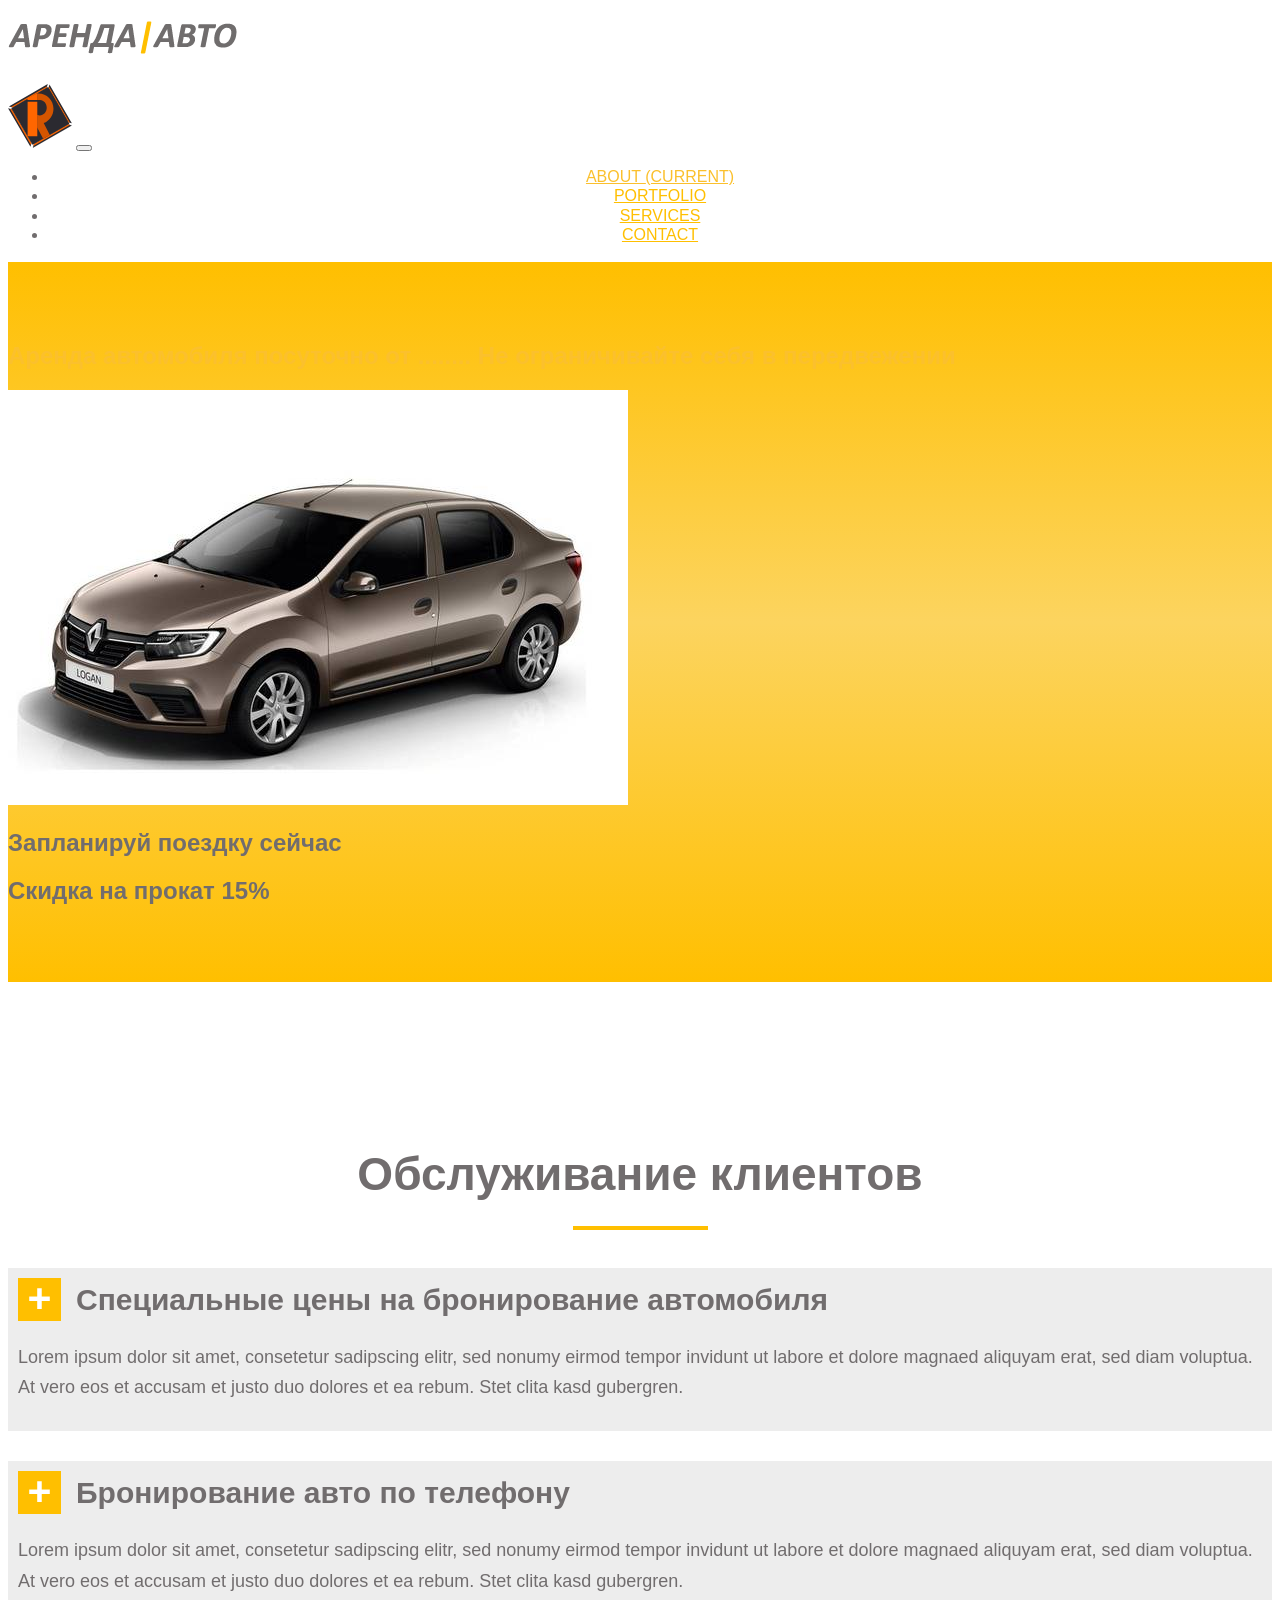
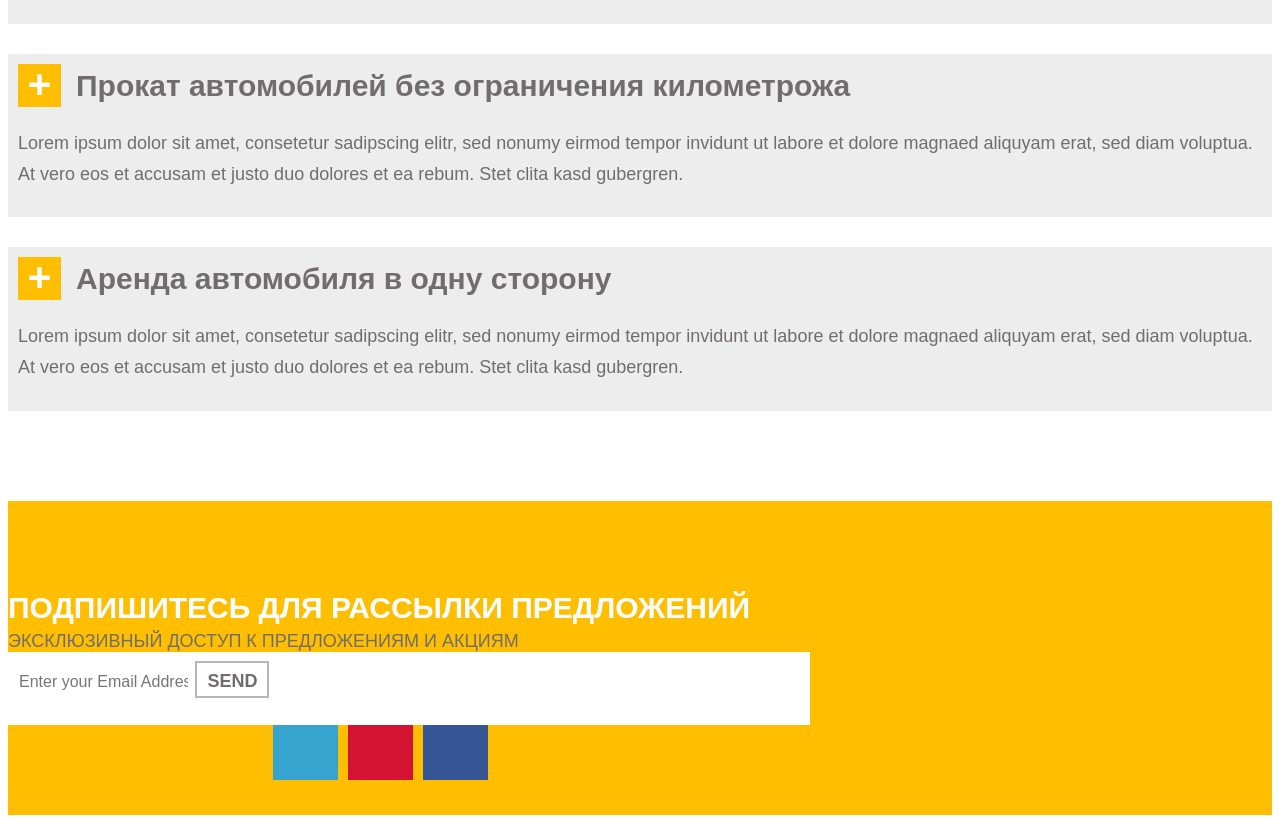
==== index.html @ 4beefd2b "Add files via upload" ====
<!doctype html>
<html lang="eru">
  <head>
    
  <meta charset="utf-8">
  <meta http-equiv="X-UA-Compatible" content="IE=edge">
  <meta name="viewport" content="width=device-width, initial-scale=1">
  <title>Аренда авто</title>

  
  <link href="css/bootstrap.min.css" rel="stylesheet">
    
  
  <link href="css/styles.css" rel="stylesheet">
  <link rel="shortcut icon" href="images/ico/favicon.png">

  </head>



  <body id="top">

  
    <header data-spy="affix" data-offset-top="39" data-offset-bottom="0" class="large">

      <div class="row container box">
        <div class="col-md-4">
        
          <div class="brand">
            <h1><a class="scroll-to" href="#top"><img class="img-responsive"  src="images/Car_Rental.png" alt="Аренда|Авто"></a></h1>
          </div>
       
        </div>

        <div class="col-md-8">
          <nav class="navbar navbar-expand-md navbar-dark bg-dark">
            <a class="navbar-brand" href="http://www.sitesbyirala.hol.es">
              <svg xmlns="http://www.w3.org/2000/svg" width="64" height="64" viewbox="0 0 64.000001 64.000001">
                <path d="M.044 24.19l3.984 1.077 19.51 33.648-1.078 3.937zM63.875 39.283l-3.984-1.078L40.383 4.558 41.46.62zM.9 22.446l3.992 1.05 33.796-19.43L39.732.12z" fill="#2b2a30" fill-rule="evenodd"/>
                <path d="M510.785 347.705l-29.636-7.826L230.22 484.79l-7.758 29.436z" fill="#2b2a30" fill-rule="evenodd" stroke="#2b2a30" transform="matrix(.13468 0 0 .13407 -5.013 -5.203)"/>
                <path d="M207.565 491.087L54.162 224.57M495.34 344.147L229.233 498.255" fill="#2b2a30" fill-rule="evenodd" stroke="#f60" transform="matrix(.13468 0 0 .13407 -5.013 -5.203)"/><g fill="#f60" fill-rule="evenodd">
                <path d="M3.075 23.01l1.817.485L38.687 4.067l.504-1.91zM61.876 38.755l-1.365-.373L40.558 3.91l.33-1.31zM2.077 24.737l1.856.498 19.58 33.81-.502 1.845zM61.963 40.87l-1.92-.505-34.187 19.608-.504 1.972z"/></g>
                <path d="M3.28 24.195L40.067 3.052l21.24 36.62L24.52 60.817 3.28 24.196z" fill="#2b2a30"/>
                <path d="M30.575 9.407c-.458.003-.917.027-1.373.074v6.623h2.36l.2-.01.17.01h.213v.012c3.693.222 6.584 3.567 6.59 7.62 0 4.22-3.122 7.642-6.972 7.642-.877-.002-1.746-.187-2.56-.543V43.47l5.926 11.256 6.65-3.82-6.078-11.81c5.868-2.207 9.774-7.944 9.782-14.367 0-8.463-6.675-15.323-14.91-15.323z" fill="#d45500"/>
                <path d="M29.283 9.244l-9.846 4.964v1.897h9.855zm-9.67 8.51V52.17h9.677V17.754z" fill="#f60"/>
              </svg></a>
            <button class="navbar-toggler" type="button" data-toggle="collapse" data-target="#navbarTogglerDemo02" aria-controls="navbarTogglerDemo02" aria-expanded="false" aria-label="Toggle navigation">
              <span class="navbar-toggler-icon"></span>
            </button>
            <div class="collapse navbar-collapse" id="navbarTogglerDemo02">
              <ul class="navbar-nav ml-auto mt-2 mt-lg-0">
                <li class="nav-item">
                  <a class="nav-link active" href="#">About <span class="sr-only">(current)</span></a>
                </li>
                <li class="nav-item">
                  <a class="nav-link" href="#">Portfolio</a>
                </li>
                <li class="nav-item">
                  <a class="nav-link" href="#">Services</a>
                </li>
                <li class="nav-item">
                  <a class="nav-link" href="#">Contact</a>
                </li>      
              </ul>
            </div>
          </nav>
       </div>
      </div>
  </header>
 



    <section id="teaser">
      <div class="container">
        <div class="row">
          <div class="col-md-7 col-xs-12 pull-right">
            <div id="carousel-example-generic" class="carousel slide" data-ride="carousel">
              
              <div class="carousel-inner">
                <div class="item active">
                  <h1 class="title">Аренда автомобиля посуточно от ........
                    <span class="subtitle">Не ограничивайте себя в передвежении</span></h1>
                    <div class="car-img">
                      <img src="images/car1.jpg" class="img-responsive" alt="car1">
                    </div>
                  </div>
                  <div class="item">
                    <h1 class="title">
                      <span class="subtitle">Запланируй поездку сейчас</span></h1>
                      <H2>Скидка на прокат 15%</H2>
                      
                    </div>
                  </div>
                  
             </div>
          </div>
        </div>
      </section>              
       



       
        <section id="services" class="container">
          <div class="row">
            <div class="col-md-12 title">
              <h2>Обслуживание клиентов</h2>
              <span class="underline">&nbsp;</span>
            </div>

            
            <div class="col-md-6">
              <div class="service-box wow fadeInLeft" data-wow-offset="100">
                <div class="service-icon">+</div>
                <h3 class="service-title">Специальные цены на бронирование автомобиля</h3>
                <div class="clearfix"></div>
                <p class="service-content">Lorem ipsum dolor sit amet, consetetur sadipscing elitr, sed  nonumy eirmod tempor invidunt ut labore et dolore magnaed aliquyam erat, sed diam voluptua. At vero eos et accusam et justo duo dolores et ea rebum. Stet clita kasd gubergren.</p>
              </div>
            </div>
           

           
            <div class="col-md-6">
              <div class="service-box wow fadeInRight" data-wow-offset="100">
                <div class="service-icon">+</div>
                <h3 class="service-title">Бронирование авто по телефону</h3>
                <div class="clearfix"></div>
                <p class="service-content">Lorem ipsum dolor sit amet, consetetur sadipscing elitr, sed  nonumy eirmod tempor invidunt ut labore et dolore magnaed aliquyam erat, sed diam voluptua. At vero eos et accusam et justo duo dolores et ea rebum. Stet clita kasd gubergren.</p>
              </div>
            </div>
            

            <div class="col-md-6">
              <div class="service-box wow fadeInLeft" data-wow-offset="100">
                <div class="service-icon">+</div>
                <h3 class="service-title">Прокат автомобилей без ограничения километрожа</h3>
                <div class="clearfix"></div>
                <p class="service-content">Lorem ipsum dolor sit amet, consetetur sadipscing elitr, sed  nonumy eirmod tempor invidunt ut labore et dolore magnaed aliquyam erat, sed diam voluptua. At vero eos et accusam et justo duo dolores et ea rebum. Stet clita kasd gubergren.</p>
              </div>
            </div>
            

            
            <div class="col-md-6">
              <div class="service-box wow fadeInRight" data-wow-offset="100">
                <div class="service-icon">+</div>
                <h3 class="service-title">Аренда автомобиля в одну сторону</h3>
                <div class="clearfix"></div>
                <p class="service-content">Lorem ipsum dolor sit amet, consetetur sadipscing elitr, sed  nonumy eirmod tempor invidunt ut labore et dolore magnaed aliquyam erat, sed diam voluptua. At vero eos et accusam et justo duo dolores et ea rebum. Stet clita kasd gubergren.</p>
              </div>
            </div>
            

          
        </section>
        



   
        <section id="newsletter" class="wow slideInLeft" data-wow-offset="300">
          <div class="container">
            <div class="row">
              <div class="col-md-12"><div class="alert hidden" id="newsletter-form-msg"></div></div>
              <div class="col-md-5 col-xs-12">
                <h2 class="title">Подпишитесь для рассылки предложений
                  <span class="subtitle">эксклюзивный доступ к предложениям и акциям</span></h2>
                </div>
                <div class="col-md-7">
                  <div class="newsletter-form pull-left">
                    <form action="#" method="post" name="newsletter-form" id="newsletter-form">
                      <div class="input-group">
                        <input type="email" name="newsletter-email" class="form-control" placeholder="Enter your Email Address">
                        <span class="input-group-btn">
                          <input class="btn btn-default button" type="submit" value="send">
                        </span>
                      </div>
                    </form>
                  </div>
                  <div class="social-icons pull-right">
                    <ul>
                      <li><a class="facebook" href="#"><i class="fa fa-facebook"></i></a></li>
                      <li><a class="googleplus" href="#"><i class="fa fa-google-plus"></i></a></li>
                      <li><a class="twitter" href="#"><i class="fa fa-twitter"></i></a></li>
                    </ul>
                  </div>
                  <div class="clearfix"></div>
                </div>
              </div>
            </div>
          </section>
          



          <script src="js/jquery-1.11.0.min.js"></script>
          <script src="js/bootstrap.min.js"></script>
          <script src="js/jquery.autocomplete.min.js"></script>
</body>
</html>
---- css/styles.css ----
body {
  font-family: 'Lato', sans-serif;
  color: #716d6e;
}



a {
  color: #ffbf00;
}




}
ul a:hover{
color: #FBC02D !important;
}
nav li{
  text-align: center;
  text-transform: uppercase;
}
li > a:after{
  content: '';
  display: block;
  height: 1.5px;
  background: #FBC02D;
  transform: scaleX(0);
  transition: transform .3s;
}
li > a:hover:after{
  transform: scaleX(1);
  transition: transform .3s;
}
.active{
  color: #FBC02D !important;
}



#teaser {
  height: 600px;
  padding: 60px 0;
  background-color: #ffbf00;
  background: -webkit-linear-gradient(top, #ffbf00 0%, #fcd45f 50%, #ffbf00 100%);
  background: linear-gradient(to bottom, #ffbf00 0%, #fcd45f 50%, #ffbf00 100%);
  filter: progid:DXImageTransform.Microsoft.gradient(startColorstr='@mainColor', endColorstr='@mainColor', GradientType=0);
}

#services {
  margin-top: 165px;
}
#services .title {
  margin-bottom: 38px;
}
#services h2 {
  font-size: 46px;
  font-weight: 900;
  text-align: center;
  margin: 0 0 25px 0;
  padding: 0;
}
#services .underline {
  height: 4px;
  width: 135px;
  display: block;
  background-color: #ffbf00;
  margin: 0 auto;
}
#services .service-box {
  background-color: #ededed;
  padding: 10px;
  margin-bottom: 30px;
}
#services .service-box .service-icon {
  height: 43px;
  width: 43px;
  background-color: #ffbf00;
  color: #fff;
  text-align: center;
  line-height: 40px;
  font-size: 41px;
  font-weight: 900;
  float: left;
  margin-right: 15px;
}
#services .service-box .service-title {
  margin: 0;
  padding: 0;
  font-size: 30px;
  font-weight: 900;
  padding-top: 5px;
}
#services .service-box .service-content {
  margin-top: 25px;
  font-size: 18px;
  line-height: 1.7;
}

#newsletter {
  background-color: #ffbf00;
  margin-top: 90px;
  padding: 90px 0;
}
#newsletter .title {
  font-size: 30px;
  color: #fff;
  text-transform: uppercase;
  font-weight: 900;
  margin: 0;
  padding: 0;
}
#newsletter .subtitle {
  font-size: 18px;
  color: #716d6e;
  display: block;
  font-weight: normal;
  margin-top: 6px;
}
#newsletter .newsletter-form {
  width: 62%;
  background-color: #fff;
  height: 55px;
  padding: 9px;
}
#newsletter .newsletter-form input {
  box-shadow: none;
  border: none;
}
#newsletter .newsletter-form .button {
  background-color: #fff;
  border-radius: 0;
  border: 2px solid #b8b6b6;
  margin-left: 1px;
  font-size: 18px;
  font-weight: 900;
  text-transform: uppercase;
  color: #716d6e;
  padding: 0 10px;
  height: 37px;
  line-height: 36px;
  -webkit-transition: 0.2s;
  transition: 0.2s;
}
#newsletter .newsletter-form .button:hover {
  background-color: #716d6e;
  border: 2px solid #716d6e;
  color: #fff;
}
#newsletter .social-icons {
  width: 38%;
}
#newsletter .social-icons ul {
  list-style: none;
  margin: 0;
  padding: 0;
}
#newsletter .social-icons ul li {
  display: block;
  float: right;
}
#newsletter .social-icons ul li a {
  height: 55px;
  width: 65px;
  background-color: #ffbf00;
  display: block;
  margin-left: 10px;
  text-align: center;
  line-height: 55px;
  color: #fff;
  font-size: 36px;
}
#newsletter .social-icons ul li .facebook {
  background-color: #365595;
}
#newsletter .social-icons ul li .googleplus {
  background-color: #d41332;
}
#newsletter .social-icons ul li .twitter {
  background-color: #36a4cf;
}
#newsletter .social-icons ul li:hover {
  opacity: 0.8;
}
#newsletter form ::-webkit-input-placeholder {
  font-size: 16px;
}
#newsletter form :-moz-placeholder {
  font-size: 16px;
}
#newsletter form ::-moz-placeholder {
  font-size: 16px;
}
#newsletter form :-ms-input-placeholder {
  font-size: 16px;
}
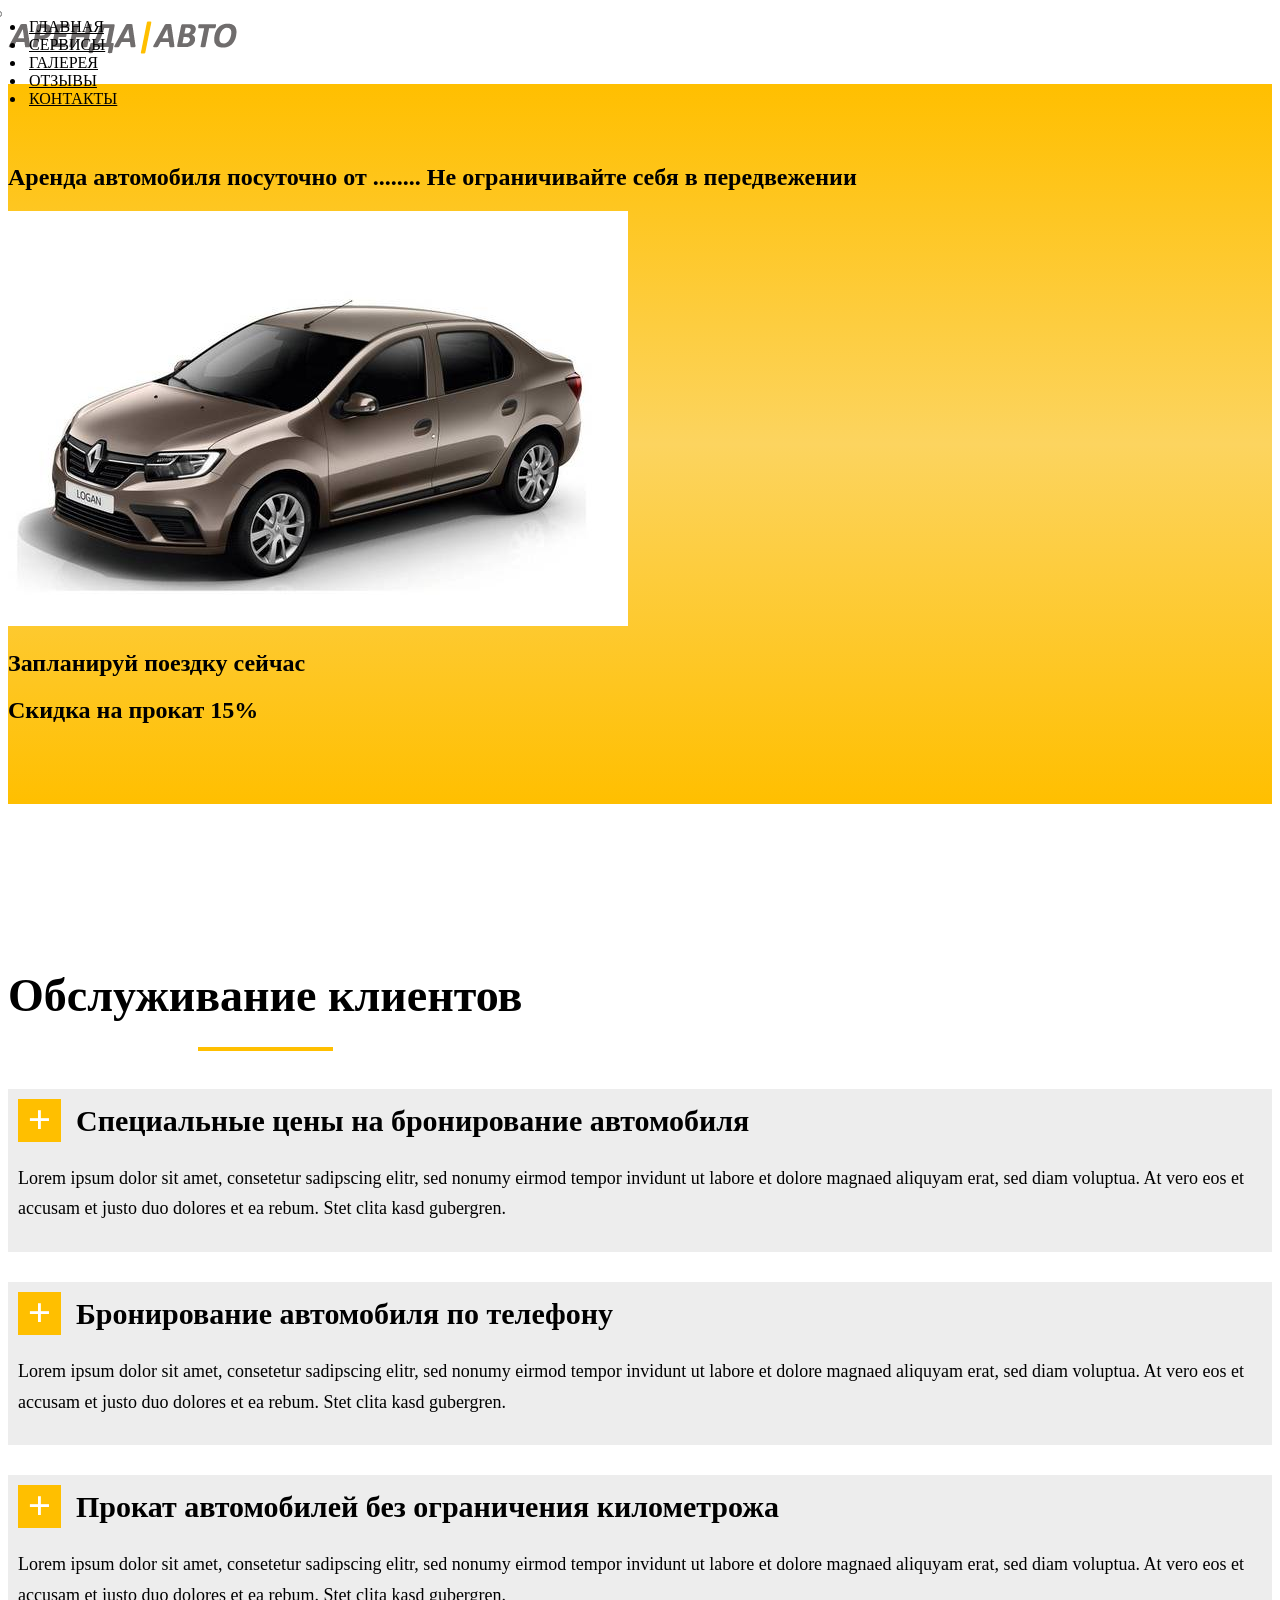
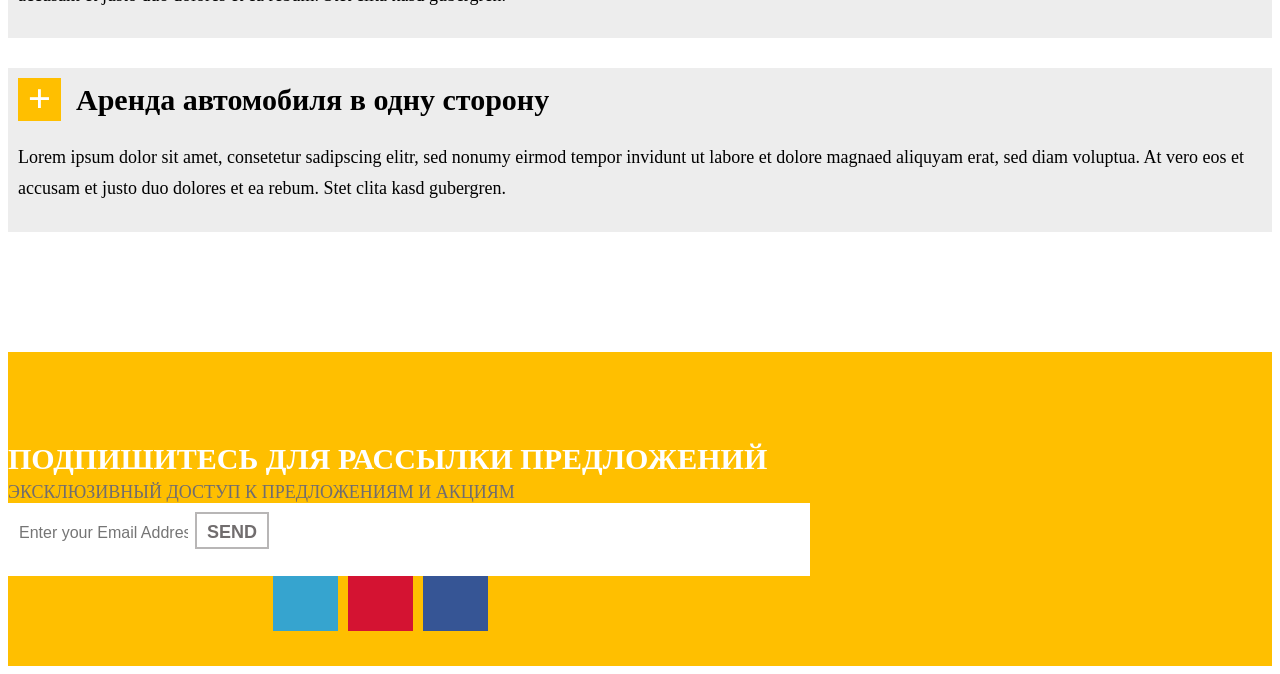
==== commit 443ba221: "Add files via upload" ====
--- a/index.html
+++ b/index.html
@@ -18,60 +18,44 @@
 
 
 
-  <body id="top">
-
+  <body>
   
-    <header data-spy="affix" data-offset-top="39" data-offset-bottom="0" class="large">
-
-      <div class="row container box">
-        <div class="col-md-4">
+    <header>
+      <div class="container-fluid">
+      <div class="row no-gutters">
+        <div class="col-md-4 navi1">
         
           <div class="brand">
             <h1><a class="scroll-to" href="#top"><img class="img-responsive"  src="images/Car_Rental.png" alt="Аренда|Авто"></a></h1>
           </div>
        
         </div>
-
-        <div class="col-md-8">
-          <nav class="navbar navbar-expand-md navbar-dark bg-dark">
-            <a class="navbar-brand" href="http://www.sitesbyirala.hol.es">
-              <svg xmlns="http://www.w3.org/2000/svg" width="64" height="64" viewbox="0 0 64.000001 64.000001">
-                <path d="M.044 24.19l3.984 1.077 19.51 33.648-1.078 3.937zM63.875 39.283l-3.984-1.078L40.383 4.558 41.46.62zM.9 22.446l3.992 1.05 33.796-19.43L39.732.12z" fill="#2b2a30" fill-rule="evenodd"/>
-                <path d="M510.785 347.705l-29.636-7.826L230.22 484.79l-7.758 29.436z" fill="#2b2a30" fill-rule="evenodd" stroke="#2b2a30" transform="matrix(.13468 0 0 .13407 -5.013 -5.203)"/>
-                <path d="M207.565 491.087L54.162 224.57M495.34 344.147L229.233 498.255" fill="#2b2a30" fill-rule="evenodd" stroke="#f60" transform="matrix(.13468 0 0 .13407 -5.013 -5.203)"/><g fill="#f60" fill-rule="evenodd">
-                <path d="M3.075 23.01l1.817.485L38.687 4.067l.504-1.91zM61.876 38.755l-1.365-.373L40.558 3.91l.33-1.31zM2.077 24.737l1.856.498 19.58 33.81-.502 1.845zM61.963 40.87l-1.92-.505-34.187 19.608-.504 1.972z"/></g>
-                <path d="M3.28 24.195L40.067 3.052l21.24 36.62L24.52 60.817 3.28 24.196z" fill="#2b2a30"/>
-                <path d="M30.575 9.407c-.458.003-.917.027-1.373.074v6.623h2.36l.2-.01.17.01h.213v.012c3.693.222 6.584 3.567 6.59 7.62 0 4.22-3.122 7.642-6.972 7.642-.877-.002-1.746-.187-2.56-.543V43.47l5.926 11.256 6.65-3.82-6.078-11.81c5.868-2.207 9.774-7.944 9.782-14.367 0-8.463-6.675-15.323-14.91-15.323z" fill="#d45500"/>
-                <path d="M29.283 9.244l-9.846 4.964v1.897h9.855zm-9.67 8.51V52.17h9.677V17.754z" fill="#f60"/>
-              </svg></a>
-            <button class="navbar-toggler" type="button" data-toggle="collapse" data-target="#navbarTogglerDemo02" aria-controls="navbarTogglerDemo02" aria-expanded="false" aria-label="Toggle navigation">
-              <span class="navbar-toggler-icon"></span>
-            </button>
-            <div class="collapse navbar-collapse" id="navbarTogglerDemo02">
-              <ul class="navbar-nav ml-auto mt-2 mt-lg-0">
-                <li class="nav-item">
-                  <a class="nav-link active" href="#">About <span class="sr-only">(current)</span></a>
-                </li>
-                <li class="nav-item">
-                  <a class="nav-link" href="#">Portfolio</a>
-                </li>
-                <li class="nav-item">
-                  <a class="nav-link" href="#">Services</a>
-                </li>
-                <li class="nav-item">
-                  <a class="nav-link" href="#">Contact</a>
-                </li>      
-              </ul>
-            </div>
-          </nav>
-       </div>
+        <div class="col-md-8 navi2">
+          <div class="nav-wrapper">
+            <nav class="navbar navbar-expand-lg navbar-toggleable-xs navbar-toggleable-sm navbar-toggleable-md">
+              <button class="navbar-toggler" type="button" data-toggle="collapse" data-target="#navbarNav"><span class="navbar-toggler-icon"><i class="fas fa-bars"></i></span>
+              </button>
+              <div class="collapse navbar-collapse" id="navbarNav">
+                <ul class="navbar-nav">
+                  <li class="nav-item"><a href="" class="nav-link">Главная</a></li>
+                  <li class="nav-item"><a href="" class="nav-link">Сервисы</a></li>
+                  <li class="nav-item"><a href="" class="nav-link">Галерея</a></li>         
+                            
+                  <li class="nav-item"><a href="#" class="nav-link">Отзывы</a></li>                 
+                  <li class="nav-item"><a href="#" class="nav-link">Контакты</a></li>
+                </ul>
+              </div>
+            </nav>
+          </div>
+        </div>
       </div>
+    </div>
   </header>
  
 
 
 
-    <section id="teaser">
+    <section class="teaser">
       <div class="container">
         <div class="row">
           <div class="col-md-7 col-xs-12 pull-right">
@@ -102,8 +86,8 @@
 
 
        
-        <section id="services" class="container">
-          <div class="row">
+        <section class="services" >
+          <div class="row row-flex">
             <div class="col-md-12 title">
               <h2>Обслуживание клиентов</h2>
               <span class="underline">&nbsp;</span>
@@ -121,10 +105,11 @@
            
 
            
+            
             <div class="col-md-6">
-              <div class="service-box wow fadeInRight" data-wow-offset="100">
+              <div class="service-box wow fadeInLeft" data-wow-offset="100">
                 <div class="service-icon">+</div>
-                <h3 class="service-title">Бронирование авто по телефону</h3>
+                <h3 class="service-title">Бронирование автомобиля по телефону </h3>
                 <div class="clearfix"></div>
                 <p class="service-content">Lorem ipsum dolor sit amet, consetetur sadipscing elitr, sed  nonumy eirmod tempor invidunt ut labore et dolore magnaed aliquyam erat, sed diam voluptua. At vero eos et accusam et justo duo dolores et ea rebum. Stet clita kasd gubergren.</p>
               </div>
@@ -159,9 +144,9 @@
 
 
    
-        <section id="newsletter" class="wow slideInLeft" data-wow-offset="300">
+        <section class="newsletter" >
           <div class="container">
-            <div class="row">
+            <div class="row  ">
               <div class="col-md-12"><div class="alert hidden" id="newsletter-form-msg"></div></div>
               <div class="col-md-5 col-xs-12">
                 <h2 class="title">Подпишитесь для рассылки предложений
@@ -191,9 +176,9 @@
             </div>
           </section>
           
+<script>
 
-
-
+</script>
           <script src="js/jquery-1.11.0.min.js"></script>
           <script src="js/bootstrap.min.js"></script>
           <script src="js/jquery.autocomplete.min.js"></script>
--- a/css/styles.css
+++ b/css/styles.css
@@ -1,79 +1,78 @@
 
-body {
-  font-family: 'Lato', sans-serif;
-  color: #716d6e;
+
+/* Навигация */
+.navi2 {
+  margin-left:-150px;
+  margin-right:-150px).
+ 
+
+}
+.nav-wrapper {
+	width: 100%;
+	margin: 0 10% !important;
+	height: 100px;
+	position: absolute;
+	top: 0px;
+	z-index: 1000 !important;
+}
+.nav-wrapper ul {
+	margin: 0 auto;
+}
+.nav-wrapper ul li {
+	text-transform: uppercase;
+	padding: 0 3px;
+}
+.nav-wrapper ul li a {
+	color: #000000;
+}
+.nav-wrapper ul li a:hover {
+	color: rgb(218, 152, 12);
 }
 
 
 
-a {
-  color: #ffbf00;
-}
-
-
-
-
-}
-ul a:hover{
-color: #FBC02D !important;
-}
-nav li{
-  text-align: center;
-  text-transform: uppercase;
-}
-li > a:after{
-  content: '';
-  display: block;
-  height: 1.5px;
-  background: #FBC02D;
-  transform: scaleX(0);
-  transition: transform .3s;
-}
-li > a:hover:after{
-  transform: scaleX(1);
-  transition: transform .3s;
-}
-.active{
-  color: #FBC02D !important;
-}
-
-
-
-#teaser {
+/* Тело class="teaser" */
+.teaser {
   height: 600px;
   padding: 60px 0;
-  background-color: #ffbf00;
+  background-color: #ffbf00e8;
   background: -webkit-linear-gradient(top, #ffbf00 0%, #fcd45f 50%, #ffbf00 100%);
   background: linear-gradient(to bottom, #ffbf00 0%, #fcd45f 50%, #ffbf00 100%);
   filter: progid:DXImageTransform.Microsoft.gradient(startColorstr='@mainColor', endColorstr='@mainColor', GradientType=0);
 }
 
-#services {
+
+/* Тело class="services" */
+.services {
   margin-top: 165px;
 }
-#services .title {
+.row-flex {
+  display: flex;
+  flex-flow: row wrap;
+}
+.services .title {
   margin-bottom: 38px;
 }
-#services h2 {
+.services h2 {
   font-size: 46px;
   font-weight: 900;
   text-align: center;
   margin: 0 0 25px 0;
   padding: 0;
 }
-#services .underline {
+.services .underline {
   height: 4px;
   width: 135px;
   display: block;
   background-color: #ffbf00;
   margin: 0 auto;
 }
-#services .service-box {
+.services .service-box {
   background-color: #ededed;
   padding: 10px;
   margin-bottom: 30px;
 }
-#services .service-box .service-icon {
+.services .service-box .service-icon {
   height: 43px;
   width: 43px;
   background-color: #ffbf00;
@@ -85,25 +84,28 @@
   float: left;
   margin-right: 15px;
 }
-#services .service-box .service-title {
+.services .service-box .service-title {
   margin: 0;
   padding: 0;
   font-size: 30px;
   font-weight: 900;
   padding-top: 5px;
 }
-#services .service-box .service-content {
+.services .service-box .service-content {
   margin-top: 25px;
   font-size: 18px;
   line-height: 1.7;
 }
 
-#newsletter {
+
+/*       */
+
+.newsletter {
   background-color: #ffbf00;
   margin-top: 90px;
   padding: 90px 0;
 }
-#newsletter .title {
+.newsletter .title {
   font-size: 30px;
   color: #fff;
   text-transform: uppercase;
@@ -111,24 +113,24 @@
   margin: 0;
   padding: 0;
 }
-#newsletter .subtitle {
+.newsletter .subtitle {
   font-size: 18px;
   color: #716d6e;
   display: block;
   font-weight: normal;
   margin-top: 6px;
 }
-#newsletter .newsletter-form {
+.newsletter .newsletter-form {
   width: 62%;
   background-color: #fff;
   height: 55px;
   padding: 9px;
 }
-#newsletter .newsletter-form input {
+.newsletter .newsletter-form input {
   box-shadow: none;
   border: none;
 }
-#newsletter .newsletter-form .button {
+.newsletter .newsletter-form .button {
   background-color: #fff;
   border-radius: 0;
   border: 2px solid #b8b6b6;
@@ -143,24 +145,24 @@
   -webkit-transition: 0.2s;
   transition: 0.2s;
 }
-#newsletter .newsletter-form .button:hover {
+.newsletter .newsletter-form .button:hover {
   background-color: #716d6e;
   border: 2px solid #716d6e;
   color: #fff;
 }
-#newsletter .social-icons {
+.newsletter .social-icons {
   width: 38%;
 }
-#newsletter .social-icons ul {
+.newsletter .social-icons ul {
   list-style: none;
   margin: 0;
   padding: 0;
 }
-#newsletter .social-icons ul li {
+.newsletter .social-icons ul li {
   display: block;
   float: right;
 }
-#newsletter .social-icons ul li a {
+.newsletter .social-icons ul li a {
   height: 55px;
   width: 65px;
   background-color: #ffbf00;
@@ -171,27 +173,27 @@
   color: #fff;
   font-size: 36px;
 }
-#newsletter .social-icons ul li .facebook {
+.newsletter .social-icons ul li .facebook {
   background-color: #365595;
 }
-#newsletter .social-icons ul li .googleplus {
+.newsletter .social-icons ul li .googleplus {
   background-color: #d41332;
 }
-#newsletter .social-icons ul li .twitter {
+.newsletter .social-icons ul li .twitter {
   background-color: #36a4cf;
 }
-#newsletter .social-icons ul li:hover {
+.newsletter .social-icons ul li:hover {
   opacity: 0.8;
 }
-#newsletter form ::-webkit-input-placeholder {
+.newsletter form ::-webkit-input-placeholder {
   font-size: 16px;
 }
-#newsletter form :-moz-placeholder {
+.newsletter form :-moz-placeholder {
   font-size: 16px;
 }
-#newsletter form ::-moz-placeholder {
+.newsletter form ::-moz-placeholder {
   font-size: 16px;
 }
-#newsletter form :-ms-input-placeholder {
+.newsletter form :-ms-input-placeholder {
   font-size: 16px;
 }
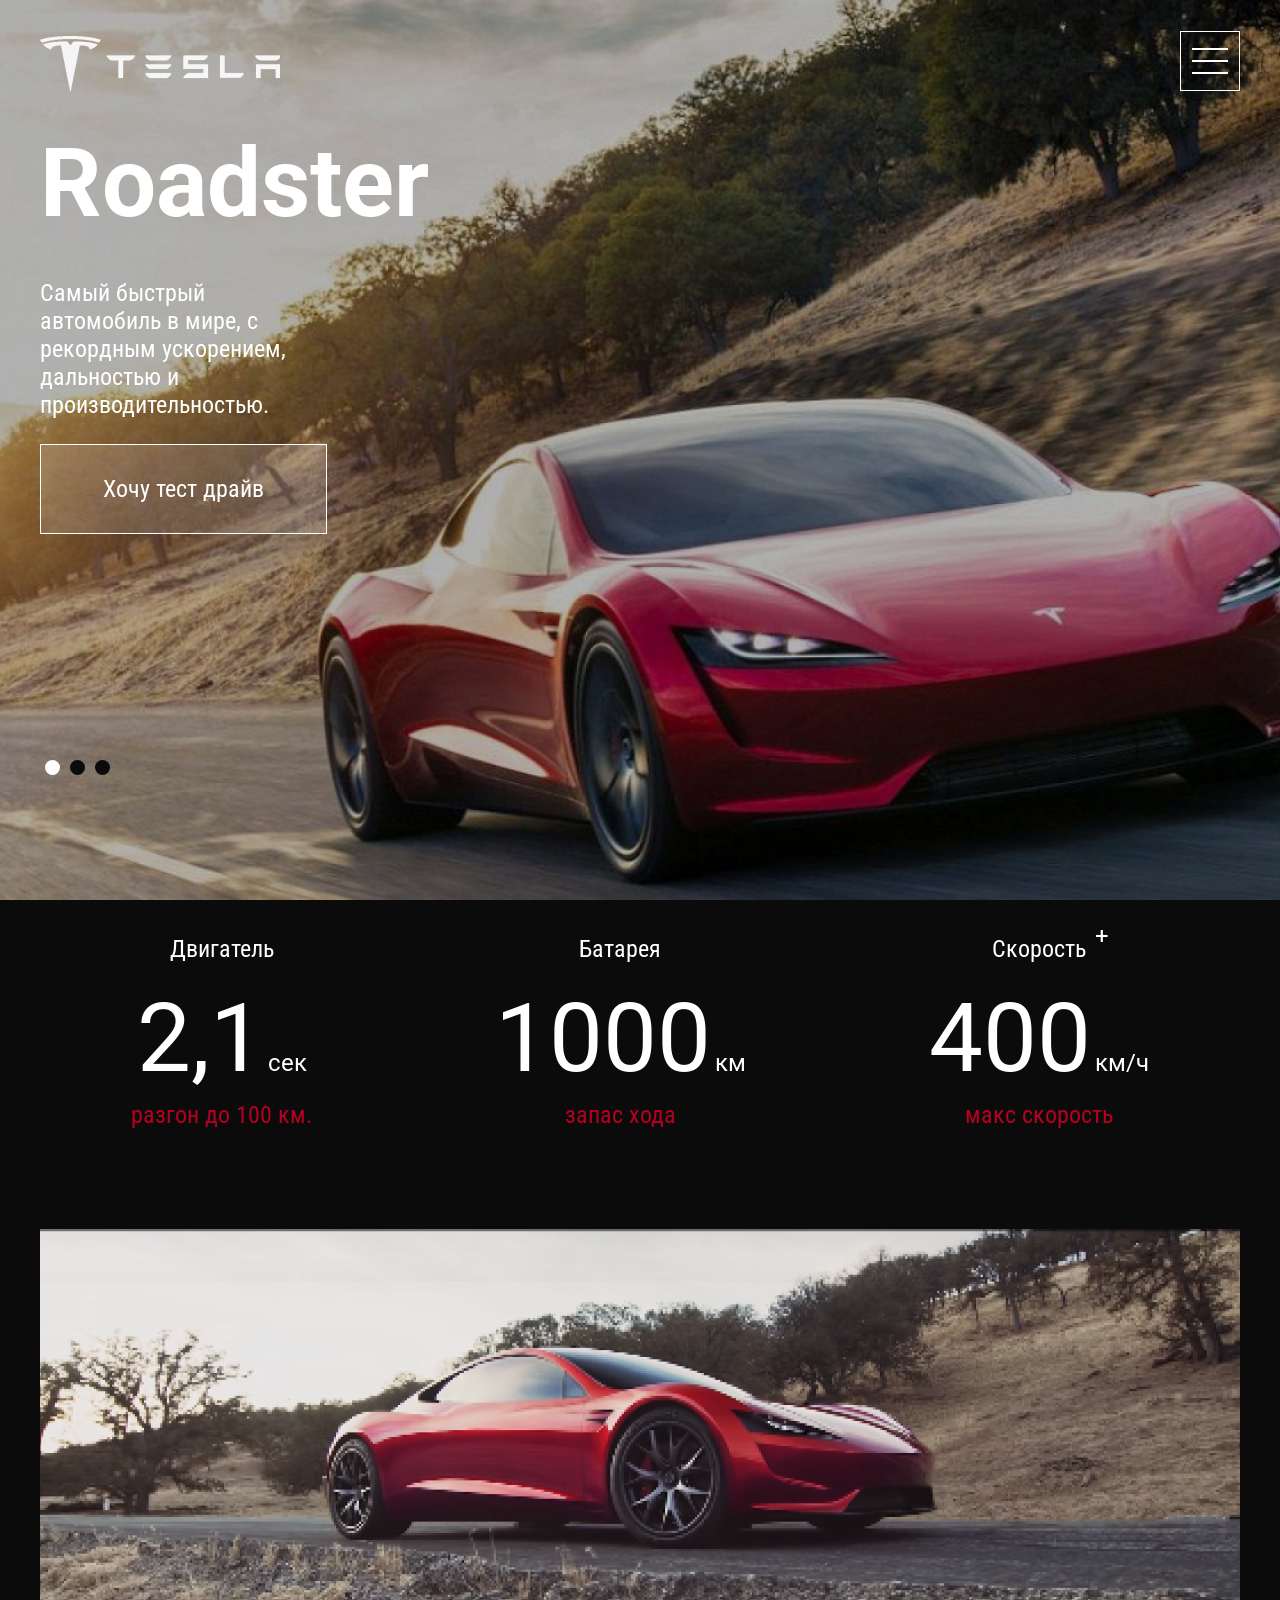
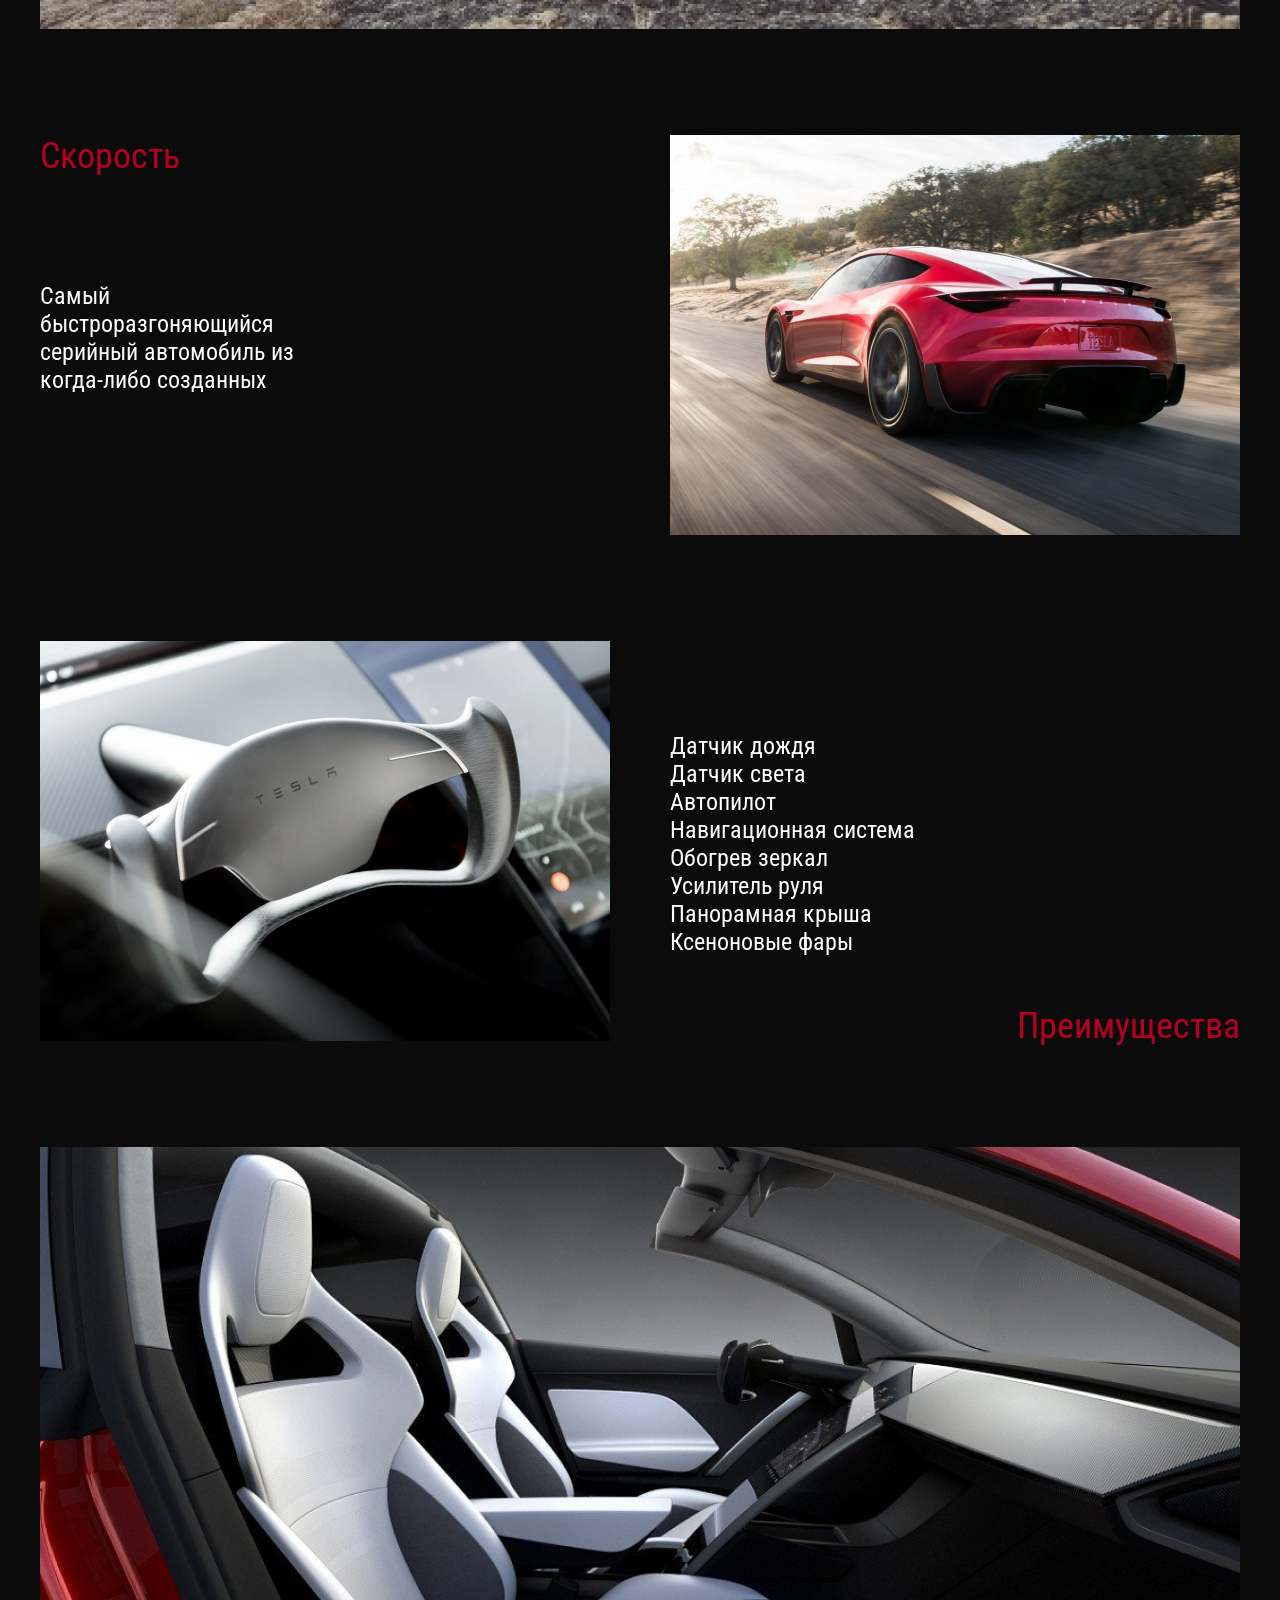
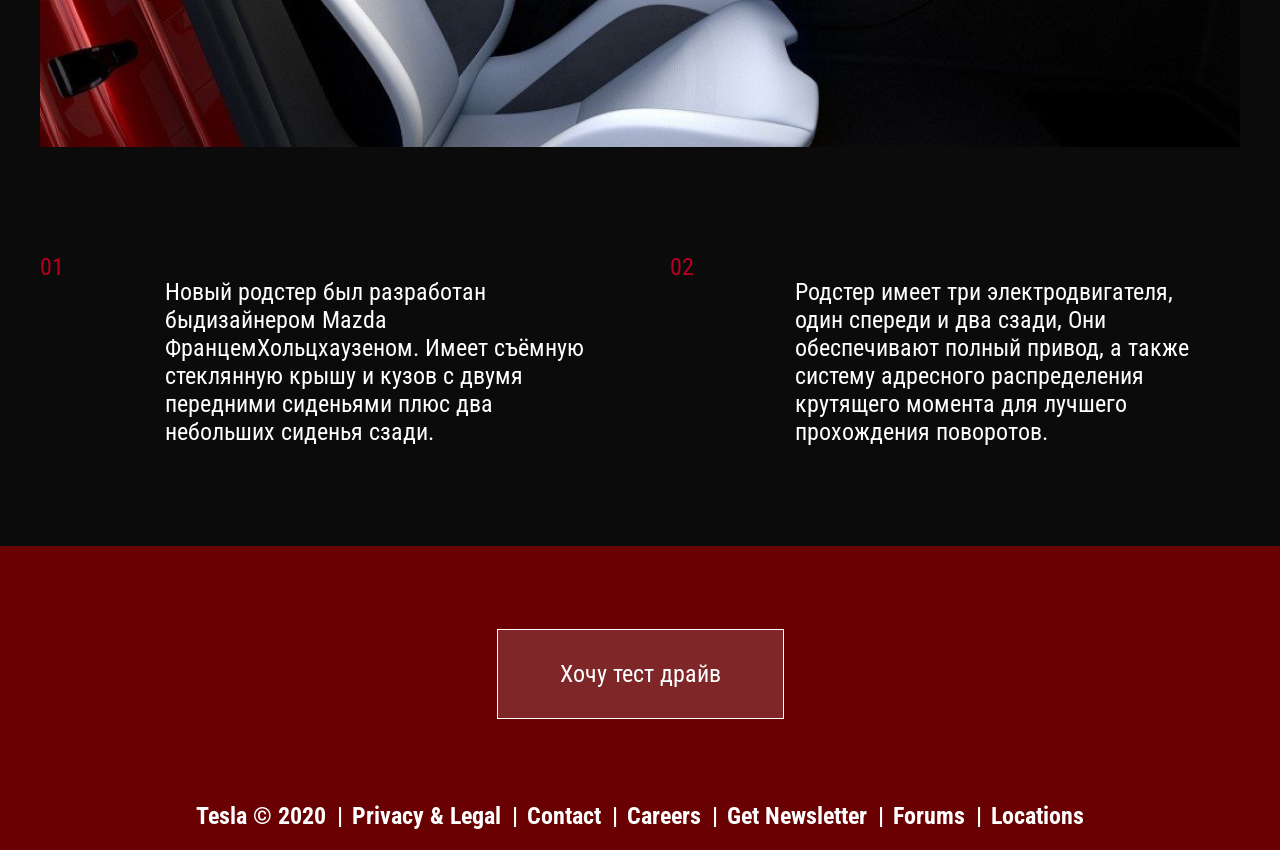
==== commit e35343e5: "Add files via upload" ====
--- a/index.html
+++ b/index.html
@@ -1,189 +1,201 @@
-<!doctype html>
-<html lang="eru">
-  <head>
+<!DOCTYPE html>
+<html lang="en">
+<head>
+  <meta charset="UTF-8">
+  <meta name="viewport" content="width=device-width, initial-scale=1.0">
+  <meta http-equiv="X-UA-Compatible" content="ie=edge">
+  <title>Document</title>
+  <link href="https://fonts.googleapis.com/css?family=Roboto|Roboto+Condensed:400,700&display=swap&subset=cyrillic" rel="stylesheet">
+  <link rel="stylesheet" href="css/reset.css">
+  <link rel="stylesheet" href="css/slick.css">
+  <link rel="stylesheet" href="css/style.css">
+</head>
+<body>
+  <header class="header">
+    <div class="container">
+      <div class="header-top">
+        <div class="logo">
+          <a href="#">
+            <img src="images/logo.png" alt="">
+          </a>
+        </div>
+        <div class="header-btn">
+          <div></div>
+          <div></div>
+          <div></div>
+        </div>
+      </div>
+      <div class="header-content">
+        <h1 class=header-content_title>
+          Roadster
+        </h1>
+        <div class="header-content_text">
+          Самый быстрый автомобиль в мире, с рекордным ускорением, дальностью и производительностью.
+        </div>
+        <a href="#" class="button">
+          Хочу тест драйв
+        </a>
+      </div>
+    </div>
     
-  <meta charset="utf-8">
-  <meta http-equiv="X-UA-Compatible" content="IE=edge">
-  <meta name="viewport" content="width=device-width, initial-scale=1">
-  <title>Аренда авто</title>
-
-  
-  <link href="css/bootstrap.min.css" rel="stylesheet">
-    
-  
-  <link href="css/styles.css" rel="stylesheet">
-  <link rel="shortcut icon" href="images/ico/favicon.png">
-
-  </head>
-
-
-
-  <body>
-  
-    <header>
-      <div class="container-fluid">
-      <div class="row no-gutters">
-        <div class="col-md-4 navi1">
-        
-          <div class="brand">
-            <h1><a class="scroll-to" href="#top"><img class="img-responsive"  src="images/Car_Rental.png" alt="Аренда|Авто"></a></h1>
-          </div>
-       
-        </div>
-        <div class="col-md-8 navi2">
-          <div class="nav-wrapper">
-            <nav class="navbar navbar-expand-lg navbar-toggleable-xs navbar-toggleable-sm navbar-toggleable-md">
-              <button class="navbar-toggler" type="button" data-toggle="collapse" data-target="#navbarNav"><span class="navbar-toggler-icon"><i class="fas fa-bars"></i></span>
-              </button>
-              <div class="collapse navbar-collapse" id="navbarNav">
-                <ul class="navbar-nav">
-                  <li class="nav-item"><a href="" class="nav-link">Главная</a></li>
-                  <li class="nav-item"><a href="" class="nav-link">Сервисы</a></li>
-                  <li class="nav-item"><a href="" class="nav-link">Галерея</a></li>         
-                            
-                  <li class="nav-item"><a href="#" class="nav-link">Отзывы</a></li>                 
-                  <li class="nav-item"><a href="#" class="nav-link">Контакты</a></li>
-                </ul>
-              </div>
-            </nav>
-          </div>
-        </div>
-      </div>
-    </div>
   </header>
- 
-
-
-
-    <section class="teaser">
-      <div class="container">
-        <div class="row">
-          <div class="col-md-7 col-xs-12 pull-right">
-            <div id="carousel-example-generic" class="carousel slide" data-ride="carousel">
-              
-              <div class="carousel-inner">
-                <div class="item active">
-                  <h1 class="title">Аренда автомобиля посуточно от ........
-                    <span class="subtitle">Не ограничивайте себя в передвежении</span></h1>
-                    <div class="car-img">
-                      <img src="images/car1.jpg" class="img-responsive" alt="car1">
-                    </div>
-                  </div>
-                  <div class="item">
-                    <h1 class="title">
-                      <span class="subtitle">Запланируй поездку сейчас</span></h1>
-                      <H2>Скидка на прокат 15%</H2>
-                      
-                    </div>
-                  </div>
-                  
-             </div>
-          </div>
-        </div>
-      </section>              
-       
-
-
-
-       
-        <section class="services" >
-          <div class="row row-flex">
-            <div class="col-md-12 title">
-              <h2>Обслуживание клиентов</h2>
-              <span class="underline">&nbsp;</span>
-            </div>
-
-            
-            <div class="col-md-6">
-              <div class="service-box wow fadeInLeft" data-wow-offset="100">
-                <div class="service-icon">+</div>
-                <h3 class="service-title">Специальные цены на бронирование автомобиля</h3>
-                <div class="clearfix"></div>
-                <p class="service-content">Lorem ipsum dolor sit amet, consetetur sadipscing elitr, sed  nonumy eirmod tempor invidunt ut labore et dolore magnaed aliquyam erat, sed diam voluptua. At vero eos et accusam et justo duo dolores et ea rebum. Stet clita kasd gubergren.</p>
-              </div>
-            </div>
-           
-
-           
-            
-            <div class="col-md-6">
-              <div class="service-box wow fadeInLeft" data-wow-offset="100">
-                <div class="service-icon">+</div>
-                <h3 class="service-title">Бронирование автомобиля по телефону </h3>
-                <div class="clearfix"></div>
-                <p class="service-content">Lorem ipsum dolor sit amet, consetetur sadipscing elitr, sed  nonumy eirmod tempor invidunt ut labore et dolore magnaed aliquyam erat, sed diam voluptua. At vero eos et accusam et justo duo dolores et ea rebum. Stet clita kasd gubergren.</p>
-              </div>
-            </div>
-            
-
-            <div class="col-md-6">
-              <div class="service-box wow fadeInLeft" data-wow-offset="100">
-                <div class="service-icon">+</div>
-                <h3 class="service-title">Прокат автомобилей без ограничения километрожа</h3>
-                <div class="clearfix"></div>
-                <p class="service-content">Lorem ipsum dolor sit amet, consetetur sadipscing elitr, sed  nonumy eirmod tempor invidunt ut labore et dolore magnaed aliquyam erat, sed diam voluptua. At vero eos et accusam et justo duo dolores et ea rebum. Stet clita kasd gubergren.</p>
-              </div>
-            </div>
-            
-
-            
-            <div class="col-md-6">
-              <div class="service-box wow fadeInRight" data-wow-offset="100">
-                <div class="service-icon">+</div>
-                <h3 class="service-title">Аренда автомобиля в одну сторону</h3>
-                <div class="clearfix"></div>
-                <p class="service-content">Lorem ipsum dolor sit amet, consetetur sadipscing elitr, sed  nonumy eirmod tempor invidunt ut labore et dolore magnaed aliquyam erat, sed diam voluptua. At vero eos et accusam et justo duo dolores et ea rebum. Stet clita kasd gubergren.</p>
-              </div>
-            </div>
-            
-
+
+  <section class="slider-top">
+  <div class="slider">
+<div class="slider_item" style="background-image: url(images/slide-1.jpg);"></div>
+<div class="slider_item" style="background-image: url(images/slide-2.jpg);"></div>
+<div class="slider_item" style="background-image: url(images/slide-3.jpg);"></div>
+
+  </div>
+</section>
+
+<section class="statistics">
+  <div class="container">
+   <div class="statistics-items">
+    <div class="statistics-item">
+    <div class="statistics-item_title">
+      Двигатель
+
+    </div>
+      <div class="statistics-item_num">
+        2,1 <span>сек</span>
+
+      </div>
+        <div class="statistics-item_descr">
+        разгон до 100 км.
+        </div>
+   </div>
+   <div class="statistics-item">
+    <div class="statistics-item_title">
+      Батарея
+    </div>
+      <div class="statistics-item_num">
+        1000 <span>км</span>
+
+      </div>
+        <div class="statistics-item_descr">
+        запас хода
+        </div>
+
+  </div>
+  <div class="statistics-item">
+    <div class="statistics-item_title">
+      Скорость
+
+    </div>
+      <div class="statistics-item_num statistics-item_num--speed">
+        400 <span>км/ч</span>
+
+      </div>
+        <div class="statistics-item_descr">
+        макс скорость
+        </div>
+     </div>
+  </div>
+  </div>
+</section>
+
+<section class="video">
+  <div class="container">
+  <img src="images/section-img.jpg" alt="">
+</div>
+</section>
+
+<section class="advantages">
+  <div class="container">
+    <div clas="advantages-inner">
+      <div class="advantages-inner_row">
+        <div class="advantages-descr">
+         <div class="advantages_title">Скорость</div>
+        <div class="advantages_text">
+          Самый 
+          быстроразгоняющийся 
+          серийный автомобиль 
+          из когда-либо созданных
+        </div>
+        </div>
+
+        <div class="advantages_img">
+          <img src="images/advantages-1.jpg" alt="">
+        </div>
+      </div>
+
+        <div class="advantages-inner_row">
+          <div class="advantages_img"><img src="images/advantages-2.jpg" alt="">
+        </div>
+        <div class="advantages-descr">
           
-        </section>
-        
-
-
-
-   
-        <section class="newsletter" >
-          <div class="container">
-            <div class="row  ">
-              <div class="col-md-12"><div class="alert hidden" id="newsletter-form-msg"></div></div>
-              <div class="col-md-5 col-xs-12">
-                <h2 class="title">Подпишитесь для рассылки предложений
-                  <span class="subtitle">эксклюзивный доступ к предложениям и акциям</span></h2>
-                </div>
-                <div class="col-md-7">
-                  <div class="newsletter-form pull-left">
-                    <form action="#" method="post" name="newsletter-form" id="newsletter-form">
-                      <div class="input-group">
-                        <input type="email" name="newsletter-email" class="form-control" placeholder="Enter your Email Address">
-                        <span class="input-group-btn">
-                          <input class="btn btn-default button" type="submit" value="send">
-                        </span>
-                      </div>
-                    </form>
-                  </div>
-                  <div class="social-icons pull-right">
-                    <ul>
-                      <li><a class="facebook" href="#"><i class="fa fa-facebook"></i></a></li>
-                      <li><a class="googleplus" href="#"><i class="fa fa-google-plus"></i></a></li>
-                      <li><a class="twitter" href="#"><i class="fa fa-twitter"></i></a></li>
-                    </ul>
-                  </div>
-                  <div class="clearfix"></div>
-                </div>
-              </div>
-            </div>
-          </section>
-          
-<script>
-
-</script>
-          <script src="js/jquery-1.11.0.min.js"></script>
-          <script src="js/bootstrap.min.js"></script>
-          <script src="js/jquery.autocomplete.min.js"></script>
+         <div class="advantages_text">
+           <ul>
+           <li>Датчик дождя</li>
+           <li>Датчик света</li>
+           <li>Автопилот</li>
+           <li>Навигационная система</li>
+           <li>Обогрев зеркал</li>
+           <li>Усилитель руля</li>
+           <li>Панорамная крыша</li>
+           <li>Ксеноновые фары</li>
+          </ul>
+         
+         </div>
+         <div class="advantages_title advantages_title--bottom">Преимущества</div>
+         </div>
+
+      </div>
+    </div>
+  </div>
+</section>
+
+<section class="design">
+ <div class="container">
+   <div class="design_images">
+     <img src="images/design.jpg" alt="">
+   </div>
+   <div class="design-row">
+     <div class="design-row_item">
+      <div class="design-row_item-num">01</div>
+        <div class="design-row_item-text">
+        Новый родстер был разработан быдизайнером Mazda ФранцемХольцхаузеном. 
+        Имеет съёмную стеклянную крышу и кузов с двумя передними сиденьями плюс два небольших сиденья сзади.
+        </div>
+     </div>
+     <div class="design-row_item">
+      <div class="design-row_item-num">02</div>
+        <div class="design-row_item-text">
+          Родстер имеет три электродвигателя, один спереди и два сзади, 
+          Они обеспечивают полный привод, а также систему адресного распределения крутящего момента для лучшего прохождения поворотов.
+        </div>
+     </div>
+   </div>
+ </div>                    
+</section>
+
+<footer class="footer">
+  <div class="container">
+   <div class="footer-btn">
+    <a class="button"  href="#">
+      Хочу тест драйв
+    </a>
+   </div>
+   <div class="footer-copy">
+   <ul>
+     <li>Tesla © 2020</li>
+     <li><a href="#">Privacy & Legal</a></li>
+     <li><a href="#">Contact</a></li>
+     <li><a href="#">Careers</a></li>
+     <li><a href="#">Get Newsletter</a></li>
+     <li><a href="#">Forums</a></li>
+     <li><a href="#">Locations</a></li>
+   </ul>
+     
+  </div>
+  </div>
+</footer>
+
+
+
+  <script src="https://ajax.googleapis.com/ajax/libs/jquery/3.4.1/jquery.min.js"></script>
+  <script src="js/slick.min.js"></script>
+  <script src="js/main.js"></script>
 </body>
-</html>
-      
-      
-      +</html>
--- a/css/style.css
+++ b/css/style.css
@@ -0,0 +1,249 @@
+*{
+    box-sizing: border-box;
+}
+
+a{
+color: #fff;
+text-decoration: none;
+}
+
+body{
+    background-color: #0B0B0B;
+    color: #fff;
+    font-size: 24px;
+    line-height: 28px;
+    font-family: 'Roboto Condensed', sans-serif;
+    font-weight: 400;
+}
+
+.header{
+    height: 100vh;
+    position: absolute;
+    z-index: 5;
+    background: rgba(0, 0, 0, 0.3);
+    left: 0;
+    right: 0;
+}
+
+.container{
+    padding: 0 15px;
+    max-width: 1230px;
+    margin: 0 auto;
+}
+
+.header-top{
+    display: flex;
+    justify-content: space-between;
+}
+
+.logo{
+    padding-top: 36px;
+    margin-bottom: 29px;
+}
+
+.header-btn{
+    width: 60px;
+    height: 60px;
+    border: 1px solid #fff;
+    margin-top: 31px;
+    background: rgba(255, 255, 255 0.1);
+    cursor: pointer;
+    display: flex;
+    flex-direction: column;
+    align-items: center;
+    justify-content: center;
+
+}
+
+.header-btn div{
+    width: 36px;
+    height: 2px;
+    background-color: #fff;
+    margin: 5px 0;
+
+}
+
+.header-content_title{
+    font-family: 'Roboto', sans-serif;
+    font-size: 96px;
+    line-height: 112px;
+    margin-bottom: 40px;
+}
+
+.header-content_text{
+    width: 284px;
+    margin-bottom: 25px;
+}
+
+.button{
+    display: inline-block;
+    border: 1px solid #fff;
+    padding: 30px 62px;
+    background: rgba(255, 255, 255, 0.15);
+    transition: all .5s;
+}
+.button:hover{
+    background-color: #770302;
+}
+
+.slider_item{
+    height: 100vh;
+    background-repeat: no-repeat;
+    background-size: cover;
+    background-position: center;
+}
+.slider .slick-dots button{
+ width: 15px;
+ height: 15px;
+ border-radius: 50%;
+ background-color: #0B0B0B;
+ border: none;
+ padding: 0;
+ font-size: 0;
+ cursor: pointer;
+ outline: none;
+ 
+}
+.slider .slick-dots .slick-active button{
+    background-color: #fff;
+}
+.slider .slick-dots li{
+    display: inline-block;
+    margin: 0 5px;
+}
+.slider .slick-dots{
+    margin: -155px auto 0;
+    position: relative;
+    z-index: 6;
+    max-width: 1200px;
+}
+.statistics{
+    margin: 160px 0 100px;
+}
+.statistics-items{
+    display: flex;
+    justify-content: space-around;
+    text-align: center;
+}
+.statistics-item_title {
+    margin-bottom: 19px;
+}
+.statistics-item_num {
+   font-size: 96px;
+   line-height: 112px;
+   margin-bottom: 7px;
+   font-family: 'Roboto', sans-serif;
+
+}
+.statistics-item_num span{
+    font-size: 24px;
+    line-height: 28px;
+    margin-left: -20px;
+
+}
+.statistics-item_descr {
+    color: #b70021;
+}
+.statistics-item_num--speed{
+    display: inline-block;
+    position: relative;
+
+}
+.statistics-item_num--speed span::before{
+    content: "+";
+    position: absolute;
+    top: -60px;
+}
+.video{
+    margin-bottom: 100px;
+}
+
+.advantages-inner_row{
+    margin-bottom: 100px;
+    display: flex;
+    justify-content: space-between;
+    align-items: center;
+    position: relative;
+}
+.advantages_title{
+    line-height: 42px;
+    color: #b70021;
+    font-size: 36px;
+    position: absolute;
+    top: 0;
+}   
+.advantages_title--bottom{
+        right: 0;
+        bottom: 0;
+        top: auto;
+}  
+
+.advantages_text{
+    width: 303px;
+}
+.advantages_text ul{
+    list-style: none;
+}
+.advantages-descr{
+    max-width: 570px;
+    width: 100%;
+}
+.design_images{
+    margin-bottom: 100px;
+}
+.design-row{
+    display: flex;
+    justify-content: space-between;
+    margin-bottom: 100px ;
+}
+.design-row_item{
+    max-width: 570px;
+    width: 100%;
+    padding-right: 15px;
+    display: flex;
+    justify-content: space-between;
+}
+.design-row_item-num{
+    color: #B70021;
+}
+.design-row_item-text{
+    max-width: 430px;
+    padding-top: 25px;
+    font-family: Roboto Condensed;
+}
+.footer{
+    background-color: #690102;
+    padding: 83px 0 20px;
+
+}
+.footer-btn{
+    text-align: center;
+    margin-bottom: 83px;
+
+}
+
+.footer-btn .button:hover{
+   background-color:#0b0b0b;
+}
+
+.footer-copy{
+    text-align: center;
+    font-weight: 700;
+}  
+
+.footer-copy ul{
+    list-style: none;
+}
+
+.footer-copy li{
+    display: inline-block;
+    padding: 0 10px;
+    position: relative;
+
+}
+.footer-copy li + li::before{
+    content:"|";
+    position: absolute;
+    left: -5px;
+
+}
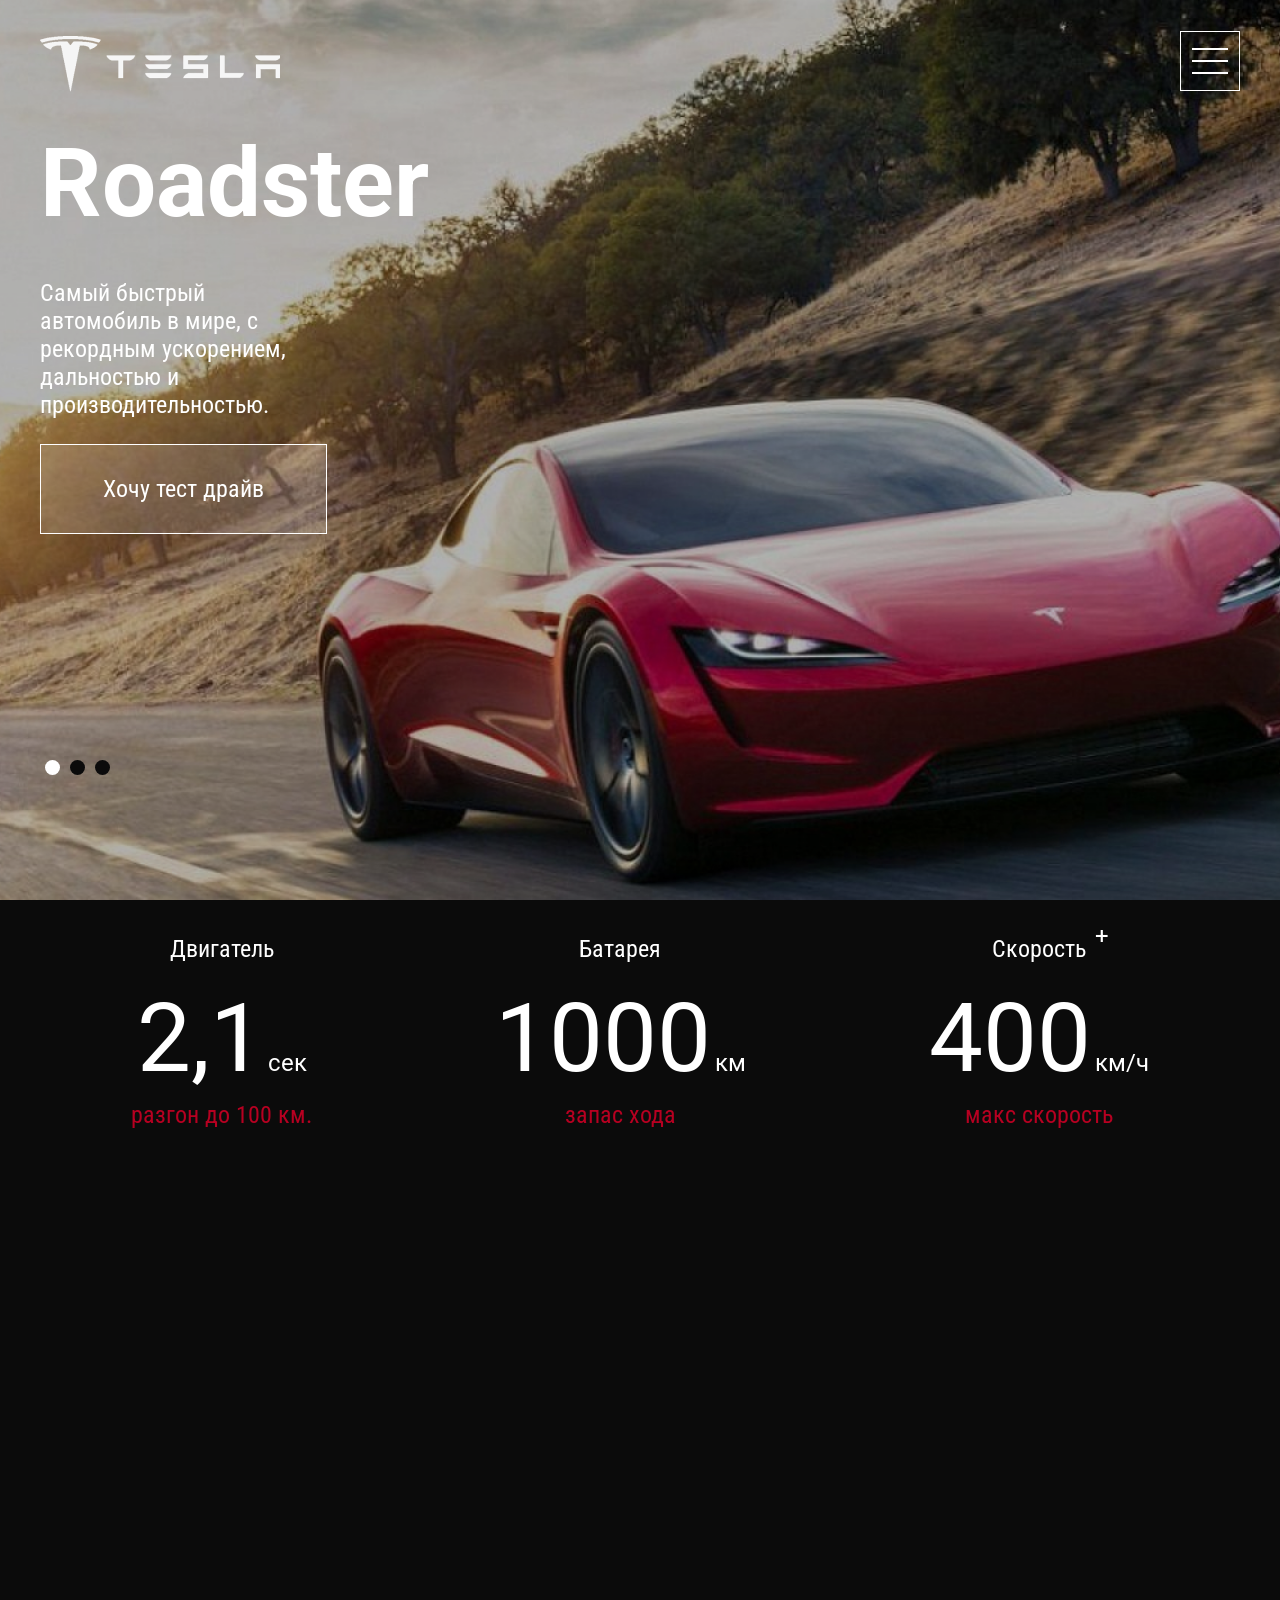
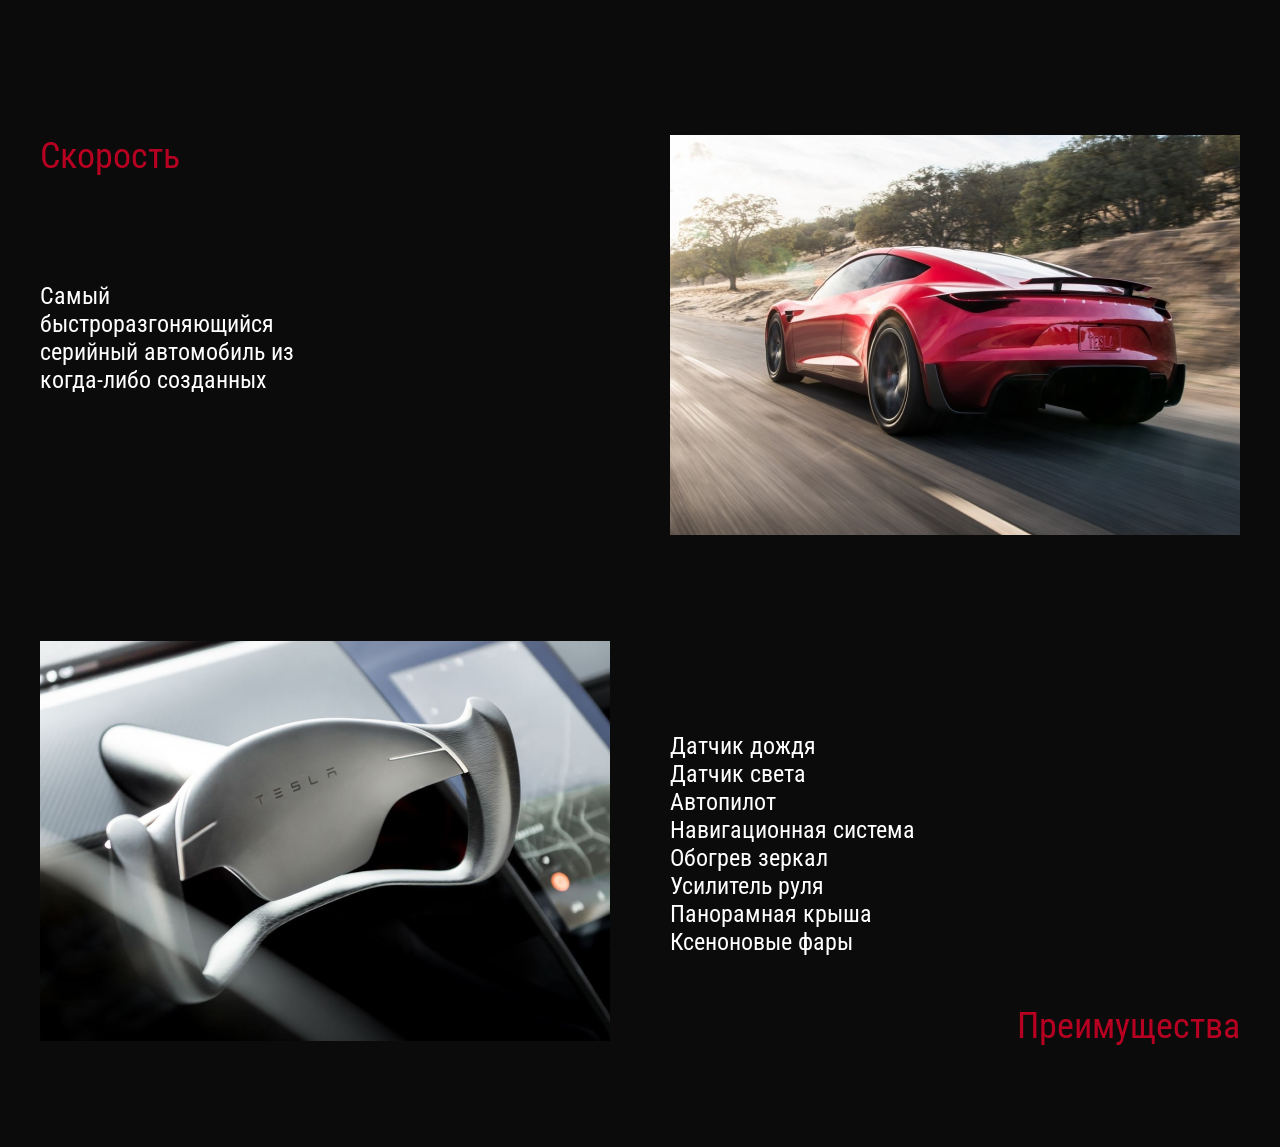
==== commit b6e2a716: "Add files via upload" ====
--- a/index.html
+++ b/index.html
@@ -37,8 +37,23 @@
         </a>
       </div>
     </div>
-    
+       
   </header>
+
+  <nav class="menu">
+    <div class="container container-menu">
+    <div class="close-btn"></div>
+    <div class="menu_list">
+      <ul>
+        <li><a href="#">Узнать цену</a></li>
+        <li><a href="#">Характеристики</a></li>
+        <li><a href="#">Тест Драйв</a></li>
+        <li><a href="#">Новости</a></li>
+        <li><a href="#">Контакты</a></li>           
+      </ul>
+    </div>
+  </div>
+  </nav>
 
   <section class="slider-top">
   <div class="slider">
@@ -49,7 +64,7 @@
   </div>
 </section>
 
-<section class="statistics">
+ <section class="statistics">
   <div class="container">
    <div class="statistics-items">
     <div class="statistics-item">
@@ -97,7 +112,7 @@
 
 <section class="video">
   <div class="container">
-  <img src="images/section-img.jpg" alt="">
+    <iframe width="100%" height="400" src="https://www.youtube.com/embed/tw4jkyfY4HE" frameborder="0" allow="accelerometer; autoplay; encrypted-media; gyroscope; picture-in-picture" allowfullscreen></iframe>
 </div>
 </section>
 
@@ -120,7 +135,7 @@
         </div>
       </div>
 
-        <div class="advantages-inner_row">
+        <div class="advantages-inner_row advantages-inner_row--mobile">
           <div class="advantages_img"><img src="images/advantages-2.jpg" alt="">
         </div>
         <div class="advantages-descr">
@@ -145,7 +160,7 @@
     </div>
   </div>
 </section>
-
+<!--
 <section class="design">
  <div class="container">
    <div class="design_images">
@@ -190,7 +205,7 @@
      
   </div>
   </div>
-</footer>
+</footer> -->
 
 
 
--- a/css/style.css
+++ b/css/style.css
@@ -84,6 +84,87 @@
 }
 .button:hover{
     background-color: #770302;
+}
+
+.menu{
+    background-color: #000;
+    position: absolute;
+    top: 0;
+    left: 0;
+    left: -100%;
+    width: 100%;
+    transition: all .5s;
+    z-index: 7;
+}
+
+.menu.active{
+    left: 0;
+}
+
+.container-menu{
+    position: relative;
+}
+
+.close-btn{
+    width: 50px;
+    height: 50px;
+    position: absolute;
+    top: 31px;
+    right: 0;
+    cursor: pointer;
+    right: 15px;
+    
+}
+
+.close-btn::after,
+.close-btn::before{
+    content: "";
+    width: 70px;
+    height: 2px;
+    background-color: #fff;
+    position: absolute;
+    transform-origin: left;
+}
+.close-btn::after{
+  transform: rotate(45deg);  
+  
+}
+
+.close-btn::before{
+  transform: rotate(-45deg);  
+  bottom: -1px;
+}
+
+.menu_list{
+    height: 100vh;
+    display: flex;
+    align-items: center;
+    
+
+}
+
+.menu_list ul{
+    list-style: none;
+
+}
+
+.menu_list a{
+    font-size: 48px;
+    line-height: 56px;
+    font-weight: bold;
+    padding: 30px 25px 14px 0;
+    border-bottom: 3px solid #B70021;
+    display: inline-block;
+    min-width: 368px;
+    transition: all .5s;
+   
+}
+
+.menu_list a:hover{
+    border-color: #fff;
+    color: #b70021;
+    transform: scale(1.2);
+    margin-left: 37px;
 }
 
 .slider_item{
@@ -115,7 +196,8 @@
     margin: -155px auto 0;
     position: relative;
     z-index: 6;
-    max-width: 1200px;
+    max-width: 1230px;
+    padding: 0 15px;
 }
 .statistics{
     margin: 160px 0 100px;
@@ -246,4 +328,80 @@
     position: absolute;
     left: -5px;
 
+}
+
+@media (max-width: 1220px ) {
+    .advantages_text{
+      padding-left: 20px;
+}      
+}
+@media (max-width: 930px ) {
+ .advantages-inner_row{
+   flex-wrap: wrap;
+   justify-content: center;
+   margin-bottom: 50px;
+
+}  
+.advantages_title{
+    position: static;
+
+}  
+.advantages-descr{
+    text-align: center;
+}
+.advantages_text{
+    margin: 25px auto;
+    padding-left: 0;
+}
+.advantages-inner_row--mobile .advantages-descr{
+   order: -1;
+}
+
+}
+
+@media (max-width: 820px ) {
+.statistics-items{
+    flex-wrap: wrap;
+}
+
+
+.statistics-item {
+    padding: 50px;
+}
+
+}
+
+@media (max-width: 410px ) {
+ .logo img{
+     width: 200px;
+ }
+.header-content_title {
+    font-size: 70px;
+    margin-top: 20px;
+    line-height: 85px;
+}
+.menu_list a {
+    font-size: 30px;
+    line-height: 44px;
+    padding: 19px 10px 7px 0;
+    display: block;
+    min-width: 100%;
+}
+.menu_list ul{
+    width: 100%;
+}
+
+.statistics-item {
+    padding: 25px 0;
+}
+.statistics {
+    margin: 110px 0 50px;
+}
+.button {
+    padding: 20px 45px;
+}
+.video {
+    margin-bottom: 50px;
+}
+
 }
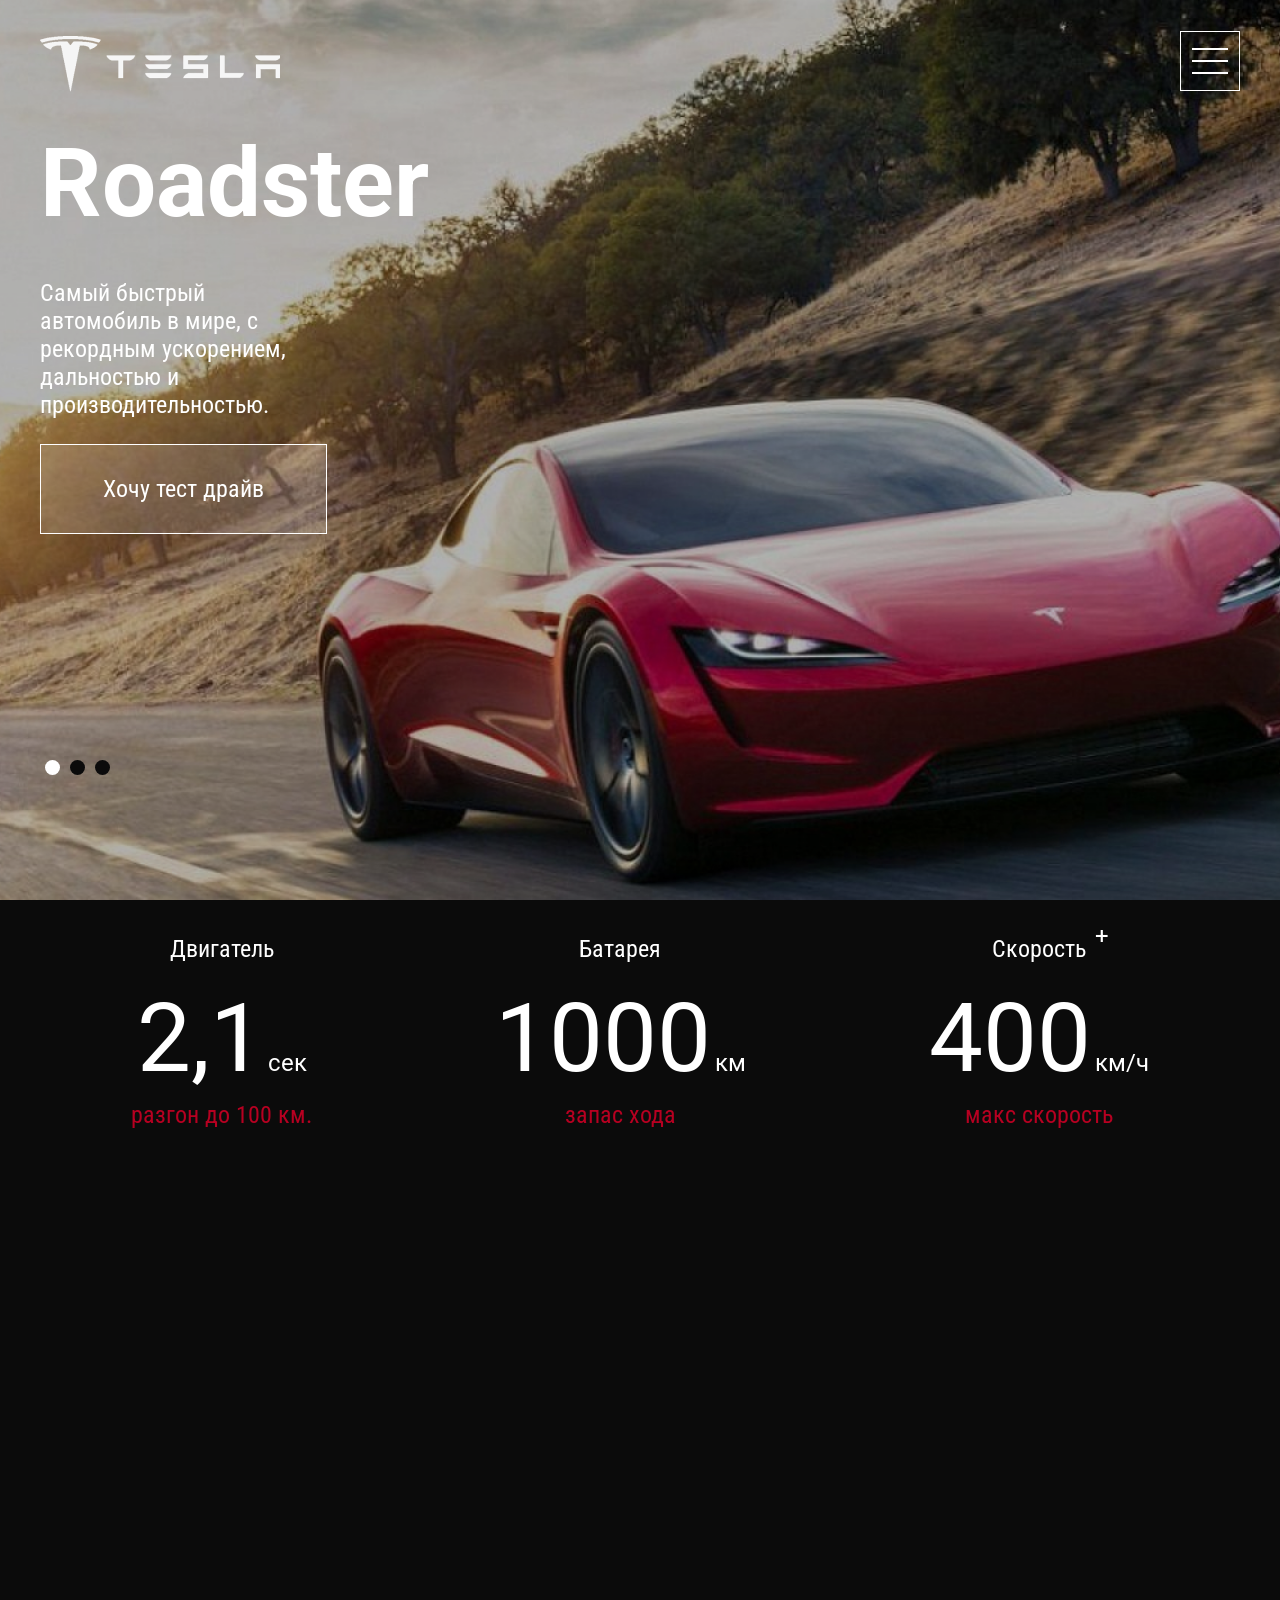
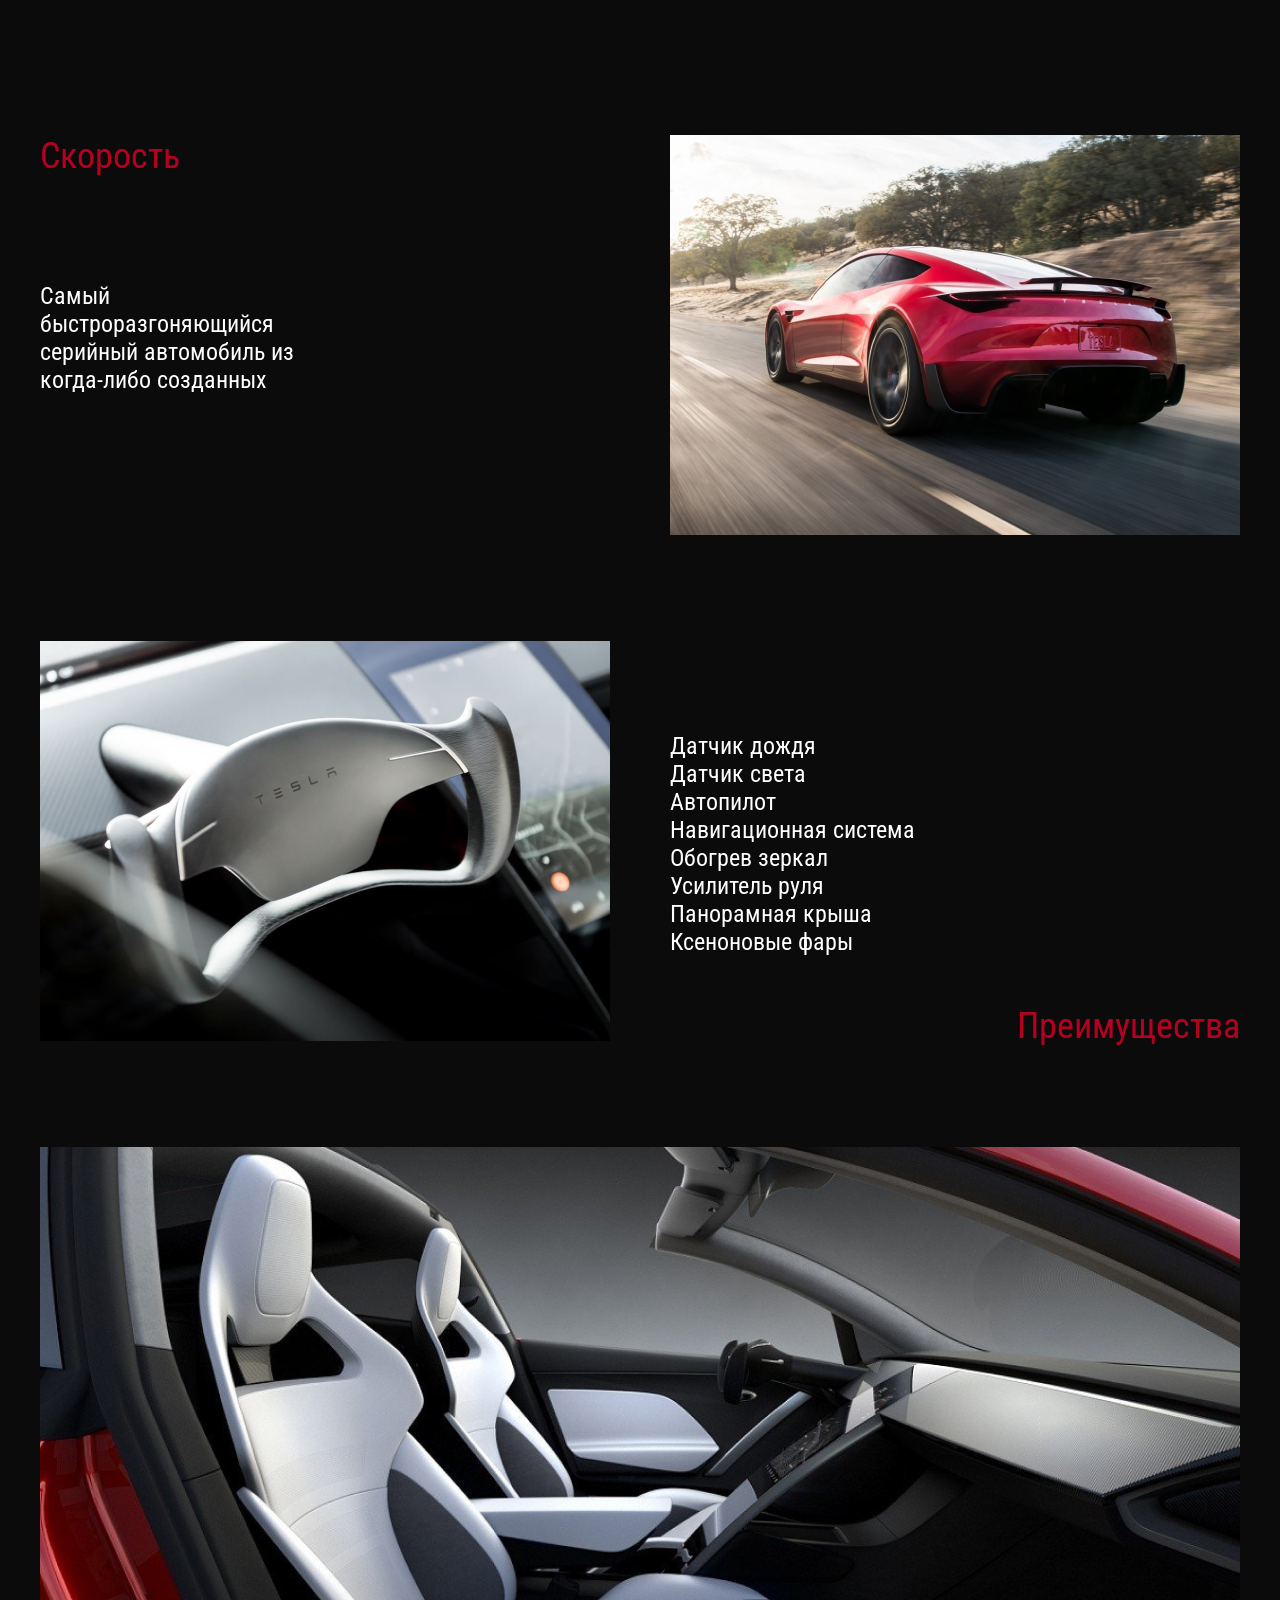
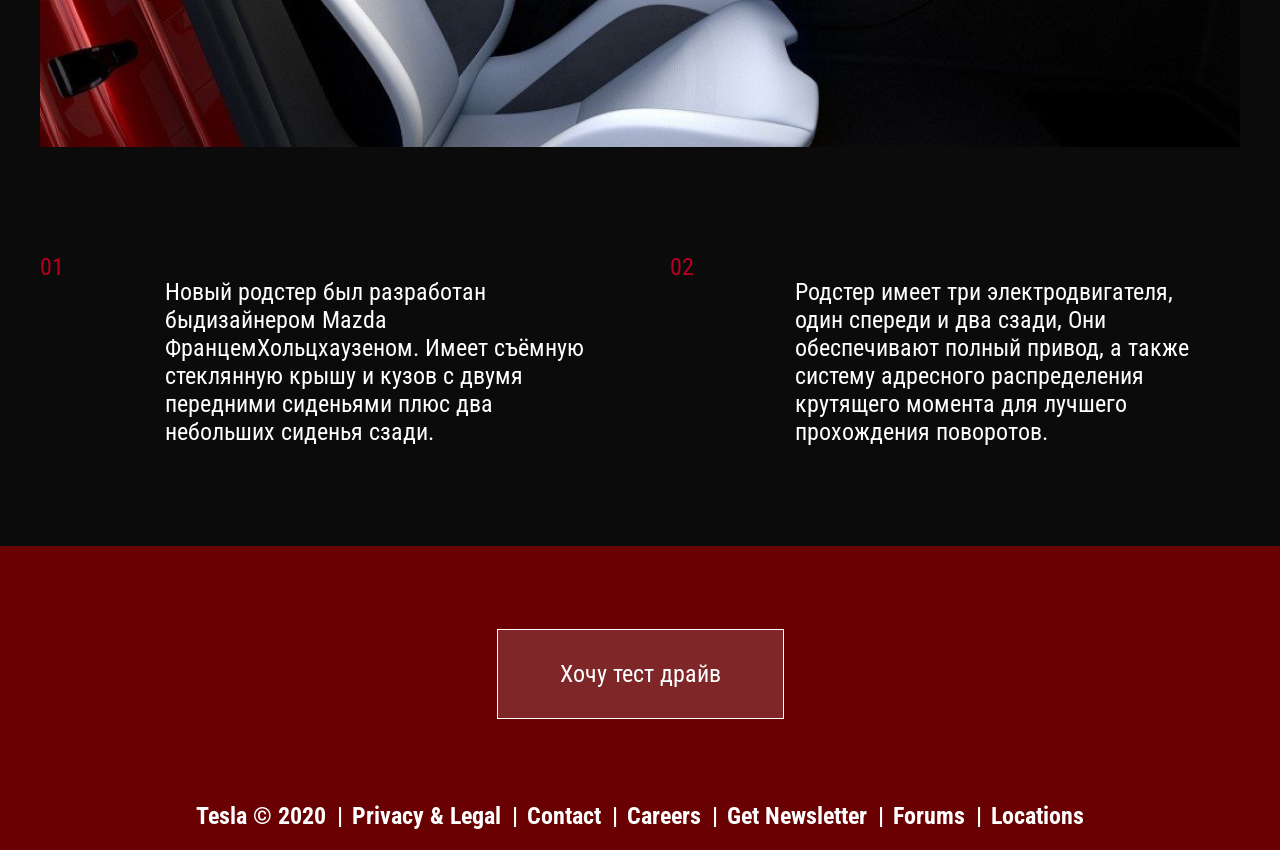
==== commit 3eb0c581: "Add files via upload" ====
--- a/index.html
+++ b/index.html
@@ -160,7 +160,7 @@
     </div>
   </div>
 </section>
-<!--
+
 <section class="design">
  <div class="container">
    <div class="design_images">
@@ -205,7 +205,7 @@
      
   </div>
   </div>
-</footer> -->
+</footer>
 
 
 
--- a/css/style.css
+++ b/css/style.css
@@ -333,8 +333,31 @@
 @media (max-width: 1220px ) {
     .advantages_text{
       padding-left: 20px;
-}      
-}
+} 
+.design_images img{
+    width: 100%;
+}     
+}
+@media (max-width: 1020px ) {
+.design-row{
+    display: block;
+}
+.design-row_item{
+    max-width: 100%;
+}
+.design-row_item-text{
+    max-width: 100%;
+}
+.design_images,
+.design-row{
+    margin-bottom: 50px;
+}
+.design-row_item{
+    margin-bottom: 30px;
+    padding-right: 0;
+}
+}
+
 @media (max-width: 930px ) {
  .advantages-inner_row{
    flex-wrap: wrap;
@@ -355,10 +378,14 @@
 }
 .advantages-inner_row--mobile .advantages-descr{
    order: -1;
-}
-
-}
-
+   display: flex;
+   flex-direction: column;
+}
+.advantages_title--bottom{
+    order: -1;
+}
+
+}
 @media (max-width: 820px ) {
 .statistics-items{
     flex-wrap: wrap;
@@ -368,13 +395,27 @@
 .statistics-item {
     padding: 50px;
 }
-
-}
-
+}
+@media (max-width: 650px ) {
+.advantages_img img{
+    width: 100%;
+}
+.design-row_item-text{
+    font-size: 20px;
+}
+}
+@media (max-width: 440px ) {
+    .header-content_title {
+        font-size: 80px;
+        margin-top: 20px;
+        line-height: 90px;
+}
+}
 @media (max-width: 410px ) {
  .logo img{
      width: 200px;
  }
+
 .header-content_title {
     font-size: 70px;
     margin-top: 20px;
@@ -403,5 +444,12 @@
 .video {
     margin-bottom: 50px;
 }
-
+.body{
+    font-size: 20px;
+    line-height: 24px;
+
+}
+.advantages_text{
+   width: 100%; 
+}
 }
